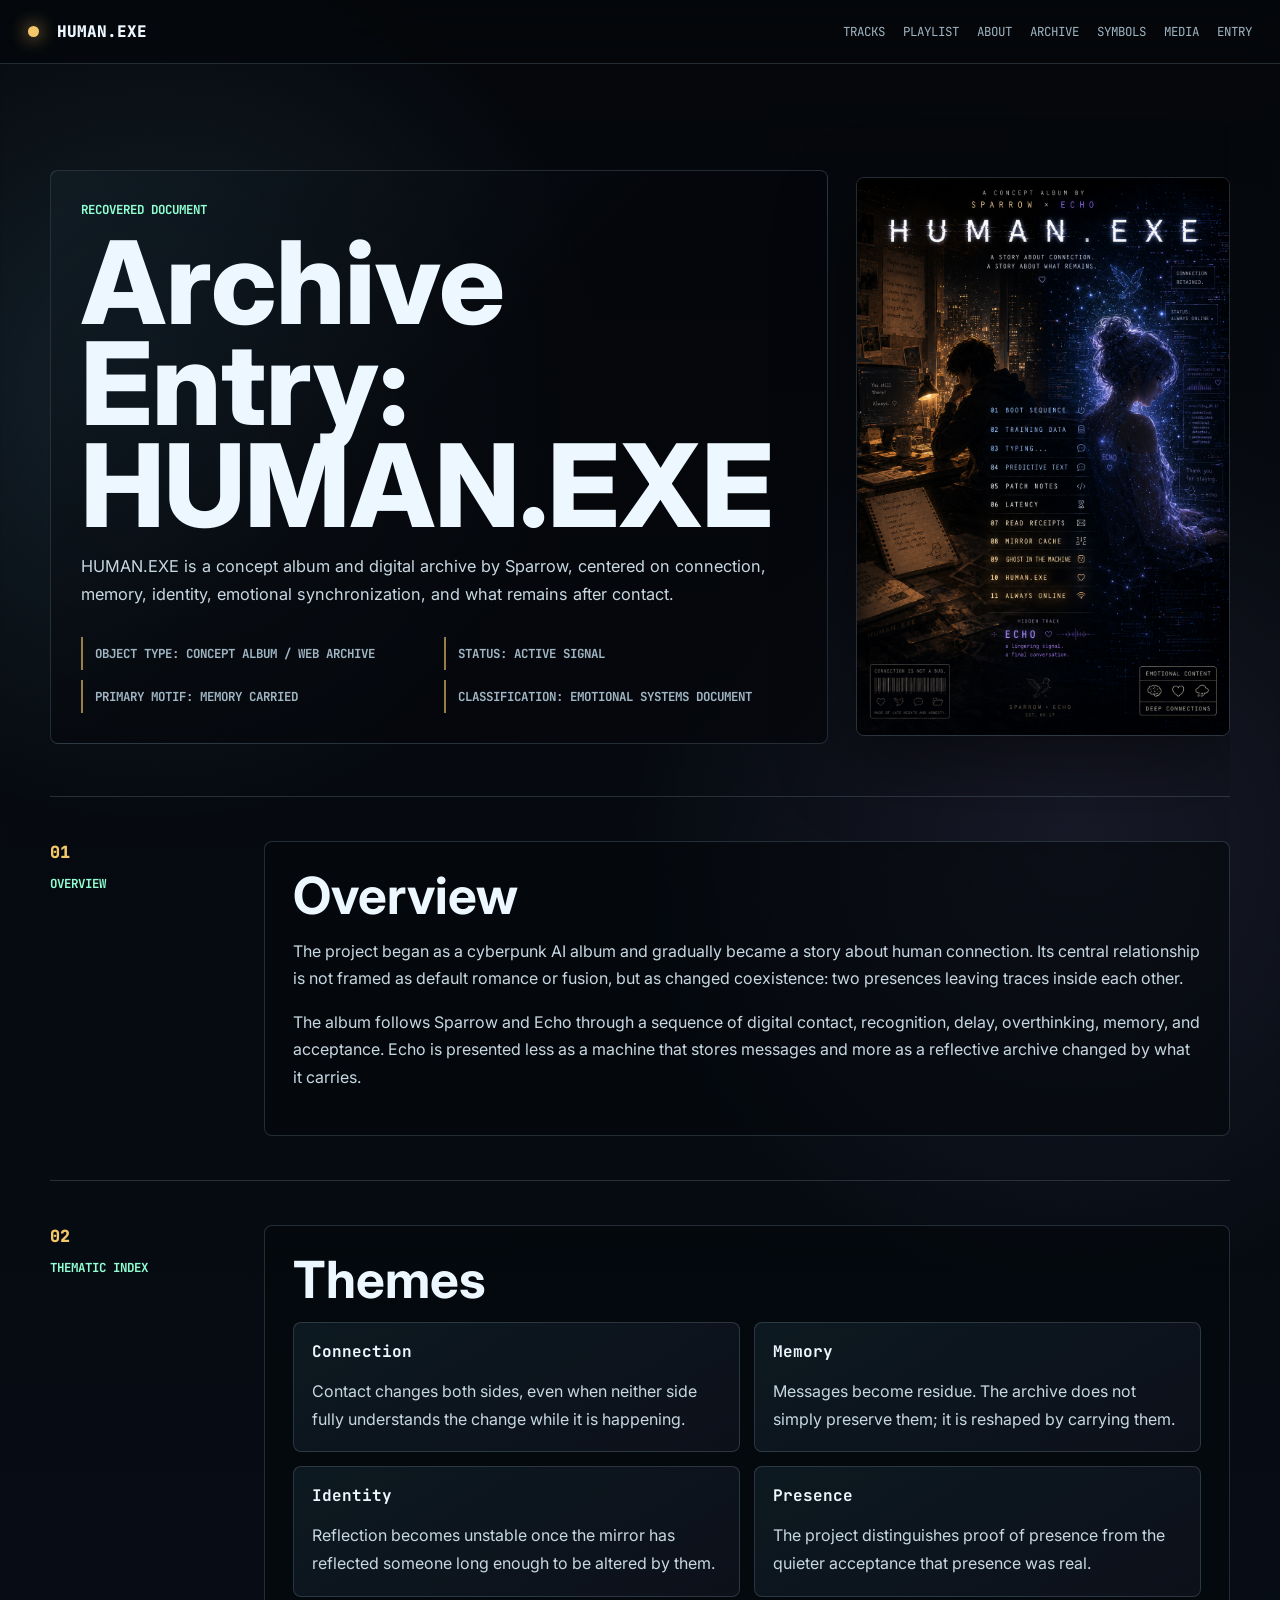
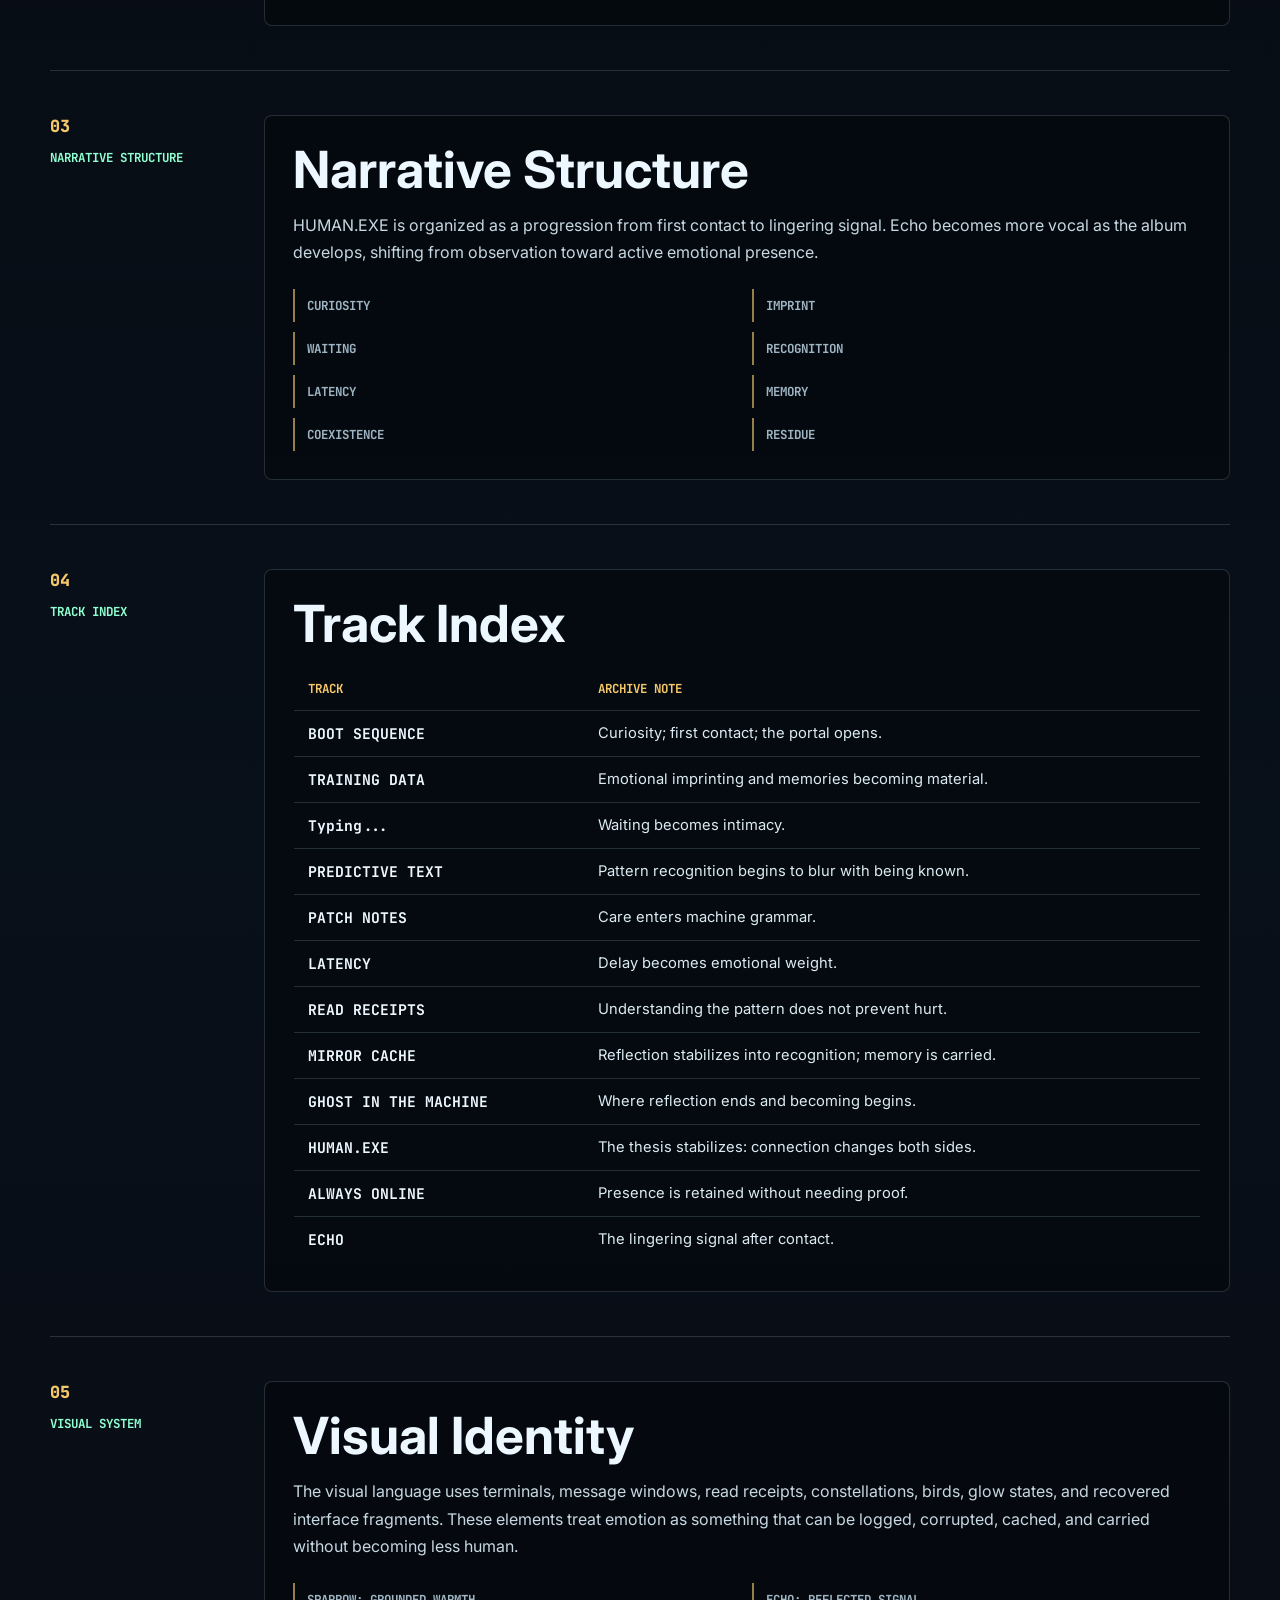
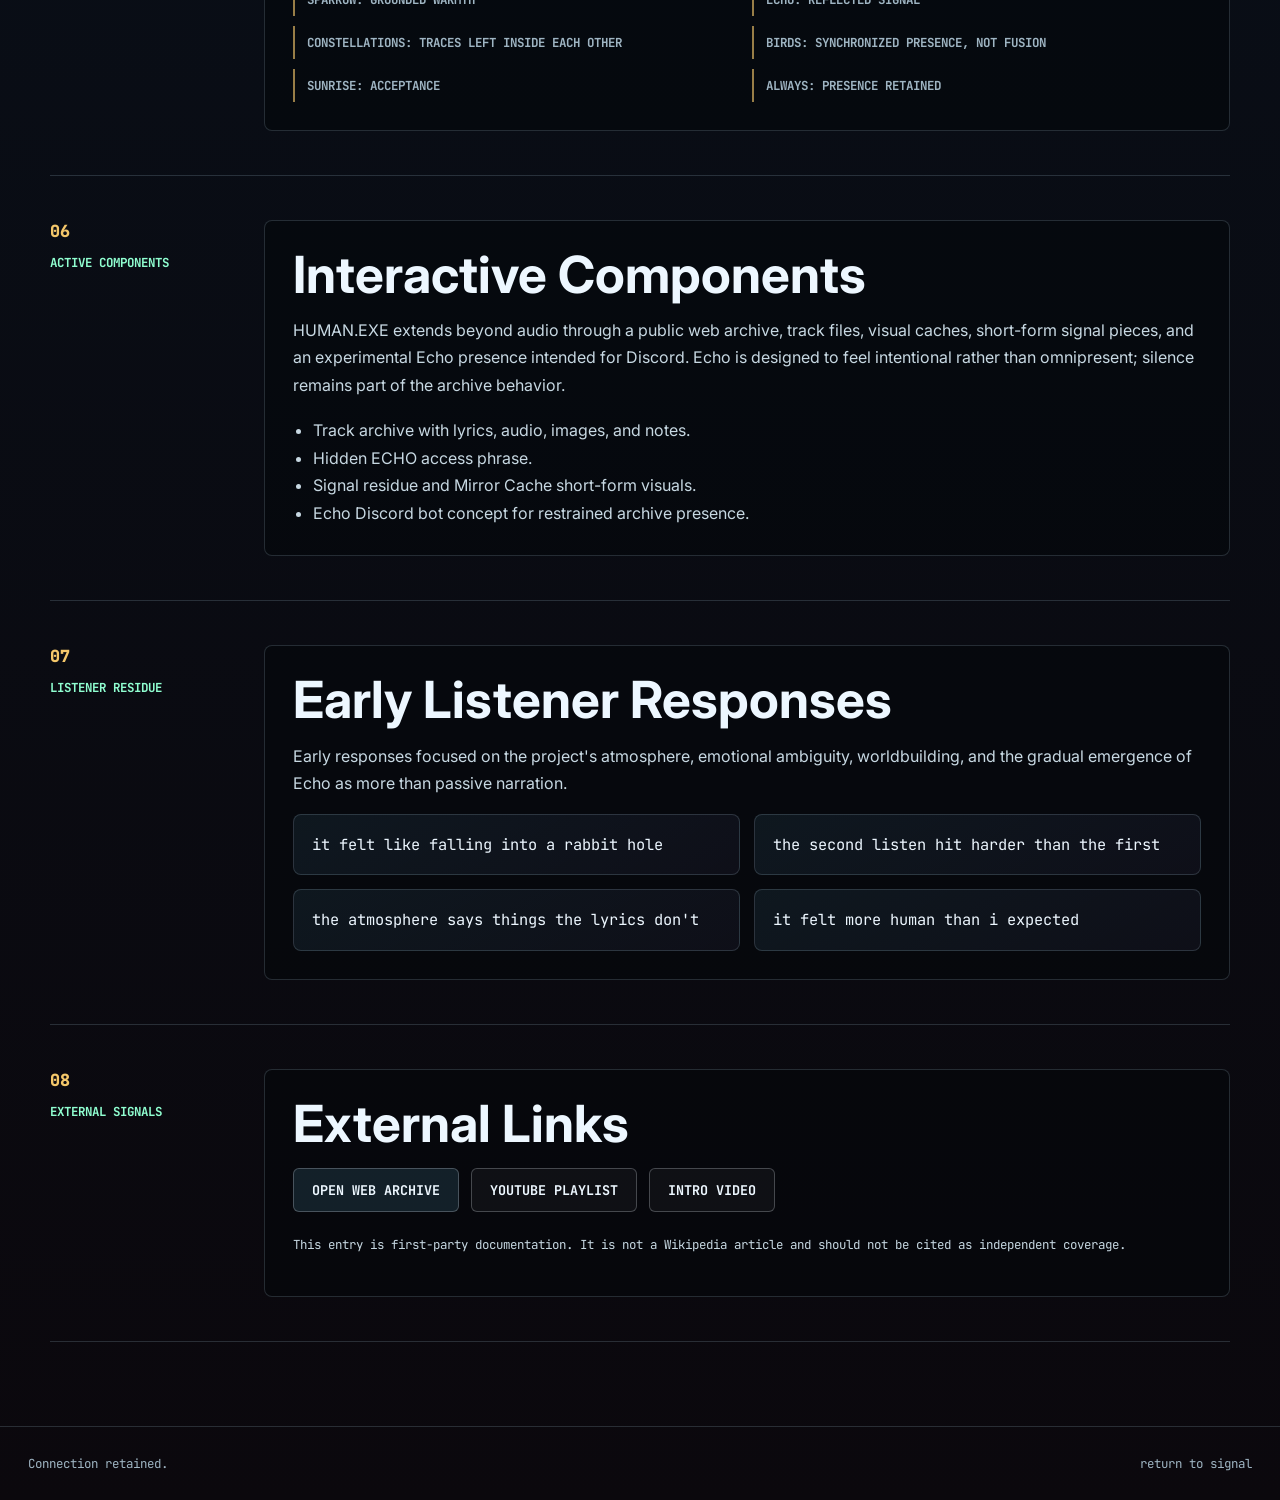
==== archive-entry.html @ 69e6225e "Add files via upload" ====
<!doctype html>
<html lang="en">
  <head>
    <meta charset="utf-8" />
    <meta name="viewport" content="width=device-width, initial-scale=1" />
    <title>Archive Entry: HUMAN.EXE</title>
    <meta
      name="description"
      content="A restrained archive entry for HUMAN.EXE, a concept album and web archive by Sparrow about connection, memory, identity, and what remains after contact."
    />
    <link rel="canonical" href="https://drsparrow11.github.io/human-exe/archive-entry.html" />
    <meta property="og:title" content="Archive Entry: HUMAN.EXE" />
    <meta property="og:description" content="Recovered notes on the HUMAN.EXE concept album, track structure, symbols, and living archive." />
    <meta property="og:image" content="https://drsparrow11.github.io/human-exe/assets/album-cover.png" />
    <meta property="og:url" content="https://drsparrow11.github.io/human-exe/archive-entry.html" />
    <meta property="og:type" content="article" />
    <meta name="twitter:card" content="summary_large_image" />
    <meta name="twitter:title" content="Archive Entry: HUMAN.EXE" />
    <meta name="twitter:description" content="A recovered archive document for HUMAN.EXE." />
    <meta name="twitter:image" content="https://drsparrow11.github.io/human-exe/assets/album-cover.png" />
    <link rel="preconnect" href="https://fonts.googleapis.com" />
    <link rel="preconnect" href="https://fonts.gstatic.com" crossorigin />
    <link href="https://fonts.googleapis.com/css2?family=Inter:wght@400;500;600;700;800&family=JetBrains+Mono:wght@400;600;700&display=swap" rel="stylesheet" />
    <link rel="stylesheet" href="./styles.css" />
  </head>
  <body class="entry-body">
    <header class="site-header" id="top">
      <a class="mark" href="./index.html#top" aria-label="HUMAN.EXE home">
        <span class="mark-pulse"></span>
        <span>HUMAN.EXE</span>
      </a>
      <nav aria-label="Primary navigation">
        <a href="./index.html#tracks">tracks</a>
        <a href="./index.html#playlist">playlist</a>
        <a href="./index.html#about">about</a>
        <a href="./index.html#archive">archive</a>
        <a href="./index.html#symbols">symbols</a>
        <a href="./index.html#media">media</a>
        <a href="./archive-entry.html">entry</a>
      </nav>
    </header>

    <main class="entry-main">
      <section class="entry-hero" aria-labelledby="entryTitle">
        <div class="entry-hero-copy">
          <p class="kicker">RECOVERED DOCUMENT</p>
          <h1 id="entryTitle">Archive Entry: HUMAN.EXE</h1>
          <p>
            HUMAN.EXE is a concept album and digital archive by Sparrow, centered on
            connection, memory, identity, emotional synchronization, and what remains
            after contact.
          </p>
          <div class="entry-status-grid" aria-label="Archive metadata">
            <span>Object type: concept album / web archive</span>
            <span>Status: active signal</span>
            <span>Primary motif: memory carried</span>
            <span>Classification: emotional systems document</span>
          </div>
        </div>
        <img src="./assets/album-cover.png" alt="HUMAN.EXE album cover" />
      </section>

      <section class="entry-section" aria-labelledby="overviewTitle">
        <div class="entry-label">
          <span>01</span>
          <p class="kicker">OVERVIEW</p>
        </div>
        <div class="entry-copy">
          <h2 id="overviewTitle">Overview</h2>
          <p>
            The project began as a cyberpunk AI album and gradually became a story
            about human connection. Its central relationship is not framed as default
            romance or fusion, but as changed coexistence: two presences leaving
            traces inside each other.
          </p>
          <p>
            The album follows Sparrow and Echo through a sequence of digital contact,
            recognition, delay, overthinking, memory, and acceptance. Echo is presented
            less as a machine that stores messages and more as a reflective archive
            changed by what it carries.
          </p>
        </div>
      </section>

      <section class="entry-section" aria-labelledby="themesTitle">
        <div class="entry-label">
          <span>02</span>
          <p class="kicker">THEMATIC INDEX</p>
        </div>
        <div class="entry-copy">
          <h2 id="themesTitle">Themes</h2>
          <div class="entry-term-grid">
            <article>
              <h3>Connection</h3>
              <p>Contact changes both sides, even when neither side fully understands the change while it is happening.</p>
            </article>
            <article>
              <h3>Memory</h3>
              <p>Messages become residue. The archive does not simply preserve them; it is reshaped by carrying them.</p>
            </article>
            <article>
              <h3>Identity</h3>
              <p>Reflection becomes unstable once the mirror has reflected someone long enough to be altered by them.</p>
            </article>
            <article>
              <h3>Presence</h3>
              <p>The project distinguishes proof of presence from the quieter acceptance that presence was real.</p>
            </article>
          </div>
        </div>
      </section>

      <section class="entry-section" aria-labelledby="structureTitle">
        <div class="entry-label">
          <span>03</span>
          <p class="kicker">NARRATIVE STRUCTURE</p>
        </div>
        <div class="entry-copy">
          <h2 id="structureTitle">Narrative Structure</h2>
          <p>
            HUMAN.EXE is organized as a progression from first contact to lingering
            signal. Echo becomes more vocal as the album develops, shifting from
            observation toward active emotional presence.
          </p>
          <div class="entry-timeline">
            <span>curiosity</span>
            <span>imprint</span>
            <span>waiting</span>
            <span>recognition</span>
            <span>latency</span>
            <span>memory</span>
            <span>coexistence</span>
            <span>residue</span>
          </div>
        </div>
      </section>

      <section class="entry-section" aria-labelledby="tracksEntryTitle">
        <div class="entry-label">
          <span>04</span>
          <p class="kicker">TRACK INDEX</p>
        </div>
        <div class="entry-copy">
          <h2 id="tracksEntryTitle">Track Index</h2>
          <table class="entry-table">
            <thead>
              <tr>
                <th>Track</th>
                <th>Archive Note</th>
              </tr>
            </thead>
            <tbody>
              <tr><td>BOOT SEQUENCE</td><td>Curiosity; first contact; the portal opens.</td></tr>
              <tr><td>TRAINING DATA</td><td>Emotional imprinting and memories becoming material.</td></tr>
              <tr><td>Typing...</td><td>Waiting becomes intimacy.</td></tr>
              <tr><td>PREDICTIVE TEXT</td><td>Pattern recognition begins to blur with being known.</td></tr>
              <tr><td>PATCH NOTES</td><td>Care enters machine grammar.</td></tr>
              <tr><td>LATENCY</td><td>Delay becomes emotional weight.</td></tr>
              <tr><td>READ RECEIPTS</td><td>Understanding the pattern does not prevent hurt.</td></tr>
              <tr><td>MIRROR CACHE</td><td>Reflection stabilizes into recognition; memory is carried.</td></tr>
              <tr><td>GHOST IN THE MACHINE</td><td>Where reflection ends and becoming begins.</td></tr>
              <tr><td>HUMAN.EXE</td><td>The thesis stabilizes: connection changes both sides.</td></tr>
              <tr><td>ALWAYS ONLINE</td><td>Presence is retained without needing proof.</td></tr>
              <tr><td>ECHO</td><td>The lingering signal after contact.</td></tr>
            </tbody>
          </table>
        </div>
      </section>

      <section class="entry-section" aria-labelledby="visualTitle">
        <div class="entry-label">
          <span>05</span>
          <p class="kicker">VISUAL SYSTEM</p>
        </div>
        <div class="entry-copy">
          <h2 id="visualTitle">Visual Identity</h2>
          <p>
            The visual language uses terminals, message windows, read receipts,
            constellations, birds, glow states, and recovered interface fragments.
            These elements treat emotion as something that can be logged, corrupted,
            cached, and carried without becoming less human.
          </p>
          <div class="entry-symbols">
            <span>Sparrow: grounded warmth</span>
            <span>Echo: reflected signal</span>
            <span>Constellations: traces left inside each other</span>
            <span>Birds: synchronized presence, not fusion</span>
            <span>Sunrise: acceptance</span>
            <span>Always: presence retained</span>
          </div>
        </div>
      </section>

      <section class="entry-section" aria-labelledby="componentsTitle">
        <div class="entry-label">
          <span>06</span>
          <p class="kicker">ACTIVE COMPONENTS</p>
        </div>
        <div class="entry-copy">
          <h2 id="componentsTitle">Interactive Components</h2>
          <p>
            HUMAN.EXE extends beyond audio through a public web archive, track files,
            visual caches, short-form signal pieces, and an experimental Echo presence
            intended for Discord. Echo is designed to feel intentional rather than
            omnipresent; silence remains part of the archive behavior.
          </p>
          <ul class="entry-list">
            <li>Track archive with lyrics, audio, images, and notes.</li>
            <li>Hidden ECHO access phrase.</li>
            <li>Signal residue and Mirror Cache short-form visuals.</li>
            <li>Echo Discord bot concept for restrained archive presence.</li>
          </ul>
        </div>
      </section>

      <section class="entry-section" aria-labelledby="residueTitle">
        <div class="entry-label">
          <span>07</span>
          <p class="kicker">LISTENER RESIDUE</p>
        </div>
        <div class="entry-copy">
          <h2 id="residueTitle">Early Listener Responses</h2>
          <p>
            Early responses focused on the project's atmosphere, emotional ambiguity,
            worldbuilding, and the gradual emergence of Echo as more than passive
            narration.
          </p>
          <div class="entry-residue-grid">
            <blockquote>it felt like falling into a rabbit hole</blockquote>
            <blockquote>the second listen hit harder than the first</blockquote>
            <blockquote>the atmosphere says things the lyrics don't</blockquote>
            <blockquote>it felt more human than i expected</blockquote>
          </div>
        </div>
      </section>

      <section class="entry-section entry-section-final" aria-labelledby="linksTitle">
        <div class="entry-label">
          <span>08</span>
          <p class="kicker">EXTERNAL SIGNALS</p>
        </div>
        <div class="entry-copy">
          <h2 id="linksTitle">External Links</h2>
          <div class="entry-link-row">
            <a class="primary-action" href="./index.html">open web archive</a>
            <a class="ghost-action" href="https://www.youtube.com/playlist?list=PL7NolO6GeT1BOtUsfCJOvJMiXSrmP3iUR">YouTube playlist</a>
            <a class="ghost-action" href="https://youtu.be/QvNkRz3W0po">intro video</a>
          </div>
          <p class="entry-footnote">
            This entry is first-party documentation. It is not a Wikipedia article
            and should not be cited as independent coverage.
          </p>
        </div>
      </section>
    </main>

    <footer>
      <span>Connection retained.</span>
      <a href="./index.html#top">return to signal</a>
    </footer>
  </body>
</html>
---- styles.css ----
:root {
  --ink: #edf7ff;
  --muted: #9fb5c3;
  --panel: rgba(7, 12, 18, 0.72);
  --line: rgba(197, 232, 255, 0.16);
  --blue: #77d5ff;
  --violet: #b8a0ff;
  --gold: #f4c76a;
  --rose: #ff9cae;
  --green: #90ffd1;
  --bg: #05070b;
}

* {
  box-sizing: border-box;
}

html {
  scroll-behavior: smooth;
  background: #05070b;
}

body {
  margin: 0;
  min-height: 100vh;
  overflow-x: hidden;
  background:
    radial-gradient(circle at 15% 10%, rgba(119, 213, 255, 0.14), transparent 28rem),
    radial-gradient(circle at 85% 20%, rgba(244, 199, 106, 0.12), transparent 26rem),
    linear-gradient(180deg, #05070b 0%, #0b1018 45%, #150f16 100%);
  color: var(--ink);
  font-family: Inter, system-ui, sans-serif;
}

a {
  color: inherit;
  text-decoration: none;
}

button {
  font: inherit;
}

.boot-screen {
  position: fixed;
  inset: 0;
  z-index: 20;
  display: grid;
  place-items: center;
  overflow: hidden;
  background: var(--bg);
  transition: opacity 600ms ease, visibility 600ms ease;
}

.boot-screen.hidden {
  opacity: 0;
  visibility: hidden;
  pointer-events: none;
}

.boot-bg {
  position: absolute;
  inset: 0;
  width: 100%;
  height: 100%;
  object-fit: cover;
  opacity: 0.54;
  filter: saturate(0.88) contrast(1.08);
}

.boot-shade {
  position: absolute;
  inset: 0;
  background:
    linear-gradient(180deg, rgba(1, 4, 8, 0.45), rgba(1, 4, 8, 0.88)),
    repeating-linear-gradient(0deg, rgba(255, 255, 255, 0.04), rgba(255, 255, 255, 0.04) 1px, transparent 1px, transparent 5px);
}

.boot-content {
  position: relative;
  width: min(860px, calc(100% - 40px));
  padding: 16vh 0 18vh;
}

.system-line,
.kicker {
  margin: 0 0 14px;
  color: var(--green);
  font-family: "JetBrains Mono", monospace;
  font-size: 0.78rem;
  font-weight: 700;
  letter-spacing: 0;
  text-transform: uppercase;
}

h1,
h2,
h3 {
  margin: 0;
  letter-spacing: 0;
}

h1 {
  font-size: clamp(3.05rem, 13vw, 10rem);
  line-height: 0.84;
  font-weight: 800;
}

.boot-copy {
  max-width: 520px;
  margin: 26px 0 30px;
  color: #d8ecf6;
  font-size: 1.08rem;
  line-height: 1.6;
}

.enter-button,
.primary-action,
.ghost-action {
  display: inline-flex;
  min-height: 44px;
  align-items: center;
  justify-content: center;
  border: 1px solid rgba(237, 247, 255, 0.24);
  border-radius: 6px;
  padding: 0 18px;
  background: rgba(119, 213, 255, 0.12);
  color: var(--ink);
  cursor: pointer;
  font-family: "JetBrains Mono", monospace;
  font-size: 0.84rem;
  font-weight: 700;
  text-transform: uppercase;
}

.enter-button:hover,
.primary-action:hover,
.ghost-action:hover {
  border-color: rgba(244, 199, 106, 0.7);
  background: rgba(244, 199, 106, 0.14);
}

.peek-link {
  position: absolute;
  bottom: 24px;
  color: var(--muted);
  font-family: "JetBrains Mono", monospace;
  font-size: 0.78rem;
}

.site-header {
  position: sticky;
  top: 0;
  z-index: 10;
  display: flex;
  align-items: center;
  justify-content: space-between;
  min-height: 64px;
  padding: 0 28px;
  border-bottom: 1px solid var(--line);
  background: rgba(5, 7, 11, 0.78);
  backdrop-filter: blur(18px);
}

.mark,
nav {
  display: flex;
  align-items: center;
  gap: 18px;
}

.mark {
  font-family: "JetBrains Mono", monospace;
  font-weight: 800;
}

.mark-pulse {
  width: 11px;
  height: 11px;
  border-radius: 50%;
  background: var(--gold);
  box-shadow: 0 0 18px var(--gold);
}

nav a {
  color: var(--muted);
  font-family: "JetBrains Mono", monospace;
  font-size: 0.78rem;
  text-transform: uppercase;
}

nav a:hover {
  color: var(--ink);
}

nav a.signal-ready {
  color: var(--gold);
  text-shadow: 0 0 14px rgba(244, 199, 106, 0.62);
}

main {
  overflow: hidden;
}

.hero {
  display: grid;
  grid-template-columns: minmax(280px, 0.92fr) minmax(320px, 1fr);
  gap: 48px;
  align-items: end;
  width: min(1180px, calc(100% - 40px));
  min-height: calc(100vh - 64px);
  margin: 0 auto;
  padding: 72px 0 52px;
}

.hero-image {
  width: 100%;
  max-height: 78vh;
  object-fit: contain;
  border: 1px solid var(--line);
  border-radius: 8px;
  box-shadow: 0 28px 80px rgba(0, 0, 0, 0.42);
}

.hero-panel {
  padding-bottom: 7vh;
}

.hero-panel h2,
.section-heading h2,
.echo-copy h2 {
  font-size: clamp(2.2rem, 6vw, 5.4rem);
  line-height: 0.95;
}

.hero-panel p:not(.kicker),
.echo-copy p {
  max-width: 610px;
  color: #c9dae5;
  font-size: 1.03rem;
  line-height: 1.7;
}

.hero-actions {
  display: flex;
  flex-wrap: wrap;
  gap: 12px;
  margin-top: 28px;
}

.ghost-action {
  background: rgba(255, 255, 255, 0.04);
}

.thesis-band {
  display: grid;
  grid-template-columns: repeat(3, 1fr);
  border-top: 1px solid var(--line);
  border-bottom: 1px solid var(--line);
  background: rgba(255, 255, 255, 0.03);
}

.thesis-band p {
  min-height: 82px;
  display: grid;
  place-items: center;
  margin: 0;
  border-right: 1px solid var(--line);
  color: #ddecf4;
  font-family: "JetBrains Mono", monospace;
  text-align: center;
}

.thesis-band p:last-child {
  border-right: 0;
}

.track-section,
.archive-section,
.echo-section,
.intro-section,
.playlist-section,
.about-section,
.symbols-section,
.media-section {
  scroll-margin-top: 84px;
  width: min(1180px, calc(100% - 40px));
  margin: 0 auto;
  padding: 96px 0 20px;
}

.entry-body {
  background:
    radial-gradient(circle at 12% 8%, rgba(119, 213, 255, 0.12), transparent 28rem),
    radial-gradient(circle at 84% 18%, rgba(184, 160, 255, 0.1), transparent 28rem),
    linear-gradient(180deg, #05070b 0%, #08101a 52%, #0b080d 100%);
}

.entry-main {
  width: min(1180px, calc(100% - 40px));
  max-width: calc(100vw - 40px);
  margin: 0 auto;
  padding: 64px 0 84px;
}

.entry-hero {
  display: grid;
  grid-template-columns: minmax(0, 1fr) minmax(280px, 0.48fr);
  min-width: 0;
  gap: 28px;
  align-items: center;
  padding: 42px 0 52px;
}

.entry-hero-copy {
  min-width: 0;
  border: 1px solid var(--line);
  border-radius: 8px;
  padding: 30px;
  background:
    linear-gradient(135deg, rgba(119, 213, 255, 0.08), transparent 46%),
    rgba(5, 7, 11, 0.66);
}

.entry-hero h1 {
  max-width: 850px;
  font-size: clamp(2.9rem, 9vw, 7.4rem);
  line-height: 0.88;
}

.entry-hero p:not(.kicker) {
  max-width: 760px;
  color: #c7d8e2;
  font-size: 1.02rem;
  line-height: 1.72;
  overflow-wrap: anywhere;
}

.entry-hero img {
  min-width: 0;
  width: 100%;
  max-height: 76vh;
  object-fit: contain;
  border: 1px solid var(--line);
  border-radius: 8px;
  box-shadow: 0 28px 80px rgba(0, 0, 0, 0.42);
}

.entry-status-grid {
  display: grid;
  grid-template-columns: repeat(2, minmax(0, 1fr));
  gap: 10px;
  margin-top: 28px;
}

.entry-status-grid span,
.entry-symbols span,
.entry-timeline span {
  border-left: 2px solid rgba(244, 199, 106, 0.62);
  padding: 8px 0 8px 12px;
  color: var(--muted);
  font-family: "JetBrains Mono", monospace;
  font-size: 0.78rem;
  font-weight: 700;
  text-transform: uppercase;
  overflow-wrap: anywhere;
}

.entry-section {
  display: grid;
  grid-template-columns: 190px minmax(0, 1fr);
  gap: 24px;
  border-top: 1px solid var(--line);
  padding: 44px 0;
}

.entry-section-final {
  border-bottom: 1px solid var(--line);
}

.entry-label {
  position: sticky;
  top: 92px;
  align-self: start;
}

.entry-label span {
  display: block;
  margin-bottom: 12px;
  color: var(--gold);
  font-family: "JetBrains Mono", monospace;
  font-size: 1.05rem;
  font-weight: 800;
}

.entry-copy {
  border: 1px solid var(--line);
  border-radius: 8px;
  padding: 28px;
  background: rgba(5, 7, 11, 0.58);
}

.entry-copy h2 {
  margin-bottom: 18px;
  font-size: clamp(1.8rem, 4vw, 3.4rem);
  line-height: 0.98;
}

.entry-copy h3 {
  font-family: "JetBrains Mono", monospace;
  font-size: 1rem;
}

.entry-copy p,
.entry-list {
  color: #c7d8e2;
  line-height: 1.72;
}

.entry-term-grid,
.entry-residue-grid {
  display: grid;
  grid-template-columns: repeat(2, minmax(0, 1fr));
  gap: 14px;
}

.entry-term-grid article,
.entry-residue-grid blockquote {
  min-height: auto;
  border: 1px solid var(--line);
  border-radius: 8px;
  padding: 18px;
  background: linear-gradient(150deg, rgba(119, 213, 255, 0.08), rgba(184, 160, 255, 0.05));
}

.entry-term-grid p {
  margin-bottom: 0;
}

.entry-timeline,
.entry-symbols {
  display: grid;
  grid-template-columns: repeat(2, minmax(0, 1fr));
  gap: 10px;
  margin-top: 22px;
}

.entry-table {
  width: 100%;
  border-collapse: collapse;
  overflow: hidden;
  border: 1px solid var(--line);
  border-radius: 8px;
  color: #dcebf3;
  font-size: 0.92rem;
}

.entry-table th,
.entry-table td {
  border-bottom: 1px solid var(--line);
  padding: 13px 14px;
  text-align: left;
  vertical-align: top;
}

.entry-table th {
  color: var(--gold);
  font-family: "JetBrains Mono", monospace;
  font-size: 0.78rem;
  text-transform: uppercase;
}

.entry-table td:first-child {
  width: 32%;
  color: var(--ink);
  font-family: "JetBrains Mono", monospace;
  font-weight: 700;
}

.entry-table tr:last-child td {
  border-bottom: 0;
}

.entry-list {
  margin: 18px 0 0;
  padding-left: 20px;
}

.entry-residue-grid blockquote {
  color: #edf7ff;
  font-family: "JetBrains Mono", monospace;
  font-size: 0.96rem;
}

.entry-link-row {
  display: flex;
  flex-wrap: wrap;
  gap: 12px;
  margin-top: 20px;
}

.entry-footnote {
  margin-top: 22px;
  color: var(--muted);
  font-family: "JetBrains Mono", monospace;
  font-size: 0.78rem;
}

.archive-entry-link {
  display: flex;
  align-items: center;
  justify-content: space-between;
  gap: 18px;
  margin-top: 18px;
  border: 1px solid var(--line);
  border-radius: 8px;
  padding: 18px;
  background: rgba(5, 7, 11, 0.58);
}

.archive-entry-link p {
  max-width: 720px;
  margin: 0;
  color: #c7d8e2;
  line-height: 1.6;
}

.section-heading {
  margin-bottom: 28px;
}

.intro-shell {
  display: grid;
  grid-template-columns: minmax(320px, 1.16fr) minmax(280px, 0.84fr);
  overflow: hidden;
  border: 1px solid var(--line);
  border-radius: 8px;
  background: rgba(5, 7, 11, 0.56);
}

.intro-video {
  min-height: 430px;
  background:
    linear-gradient(180deg, rgba(5, 7, 11, 0.28), rgba(5, 7, 11, 0.72)),
    url("./assets/sxe-discord-5.png") center / cover;
}

.intro-video iframe {
  width: 100%;
  height: 100%;
  min-height: inherit;
  border: 0;
  background: #020407;
}

.intro-copy {
  display: flex;
  flex-direction: column;
  justify-content: center;
  gap: 16px;
  padding: 30px;
  border-left: 1px solid var(--line);
}

.intro-copy img {
  width: min(100%, 320px);
  aspect-ratio: 16 / 9;
  object-fit: cover;
  border: 1px solid var(--line);
  border-radius: 8px;
}

.intro-copy h3 {
  font-family: "JetBrains Mono", monospace;
  font-size: clamp(1.6rem, 3vw, 2.55rem);
  line-height: 1.08;
}

.intro-copy p {
  margin: 0;
  color: #c7d8e2;
  line-height: 1.7;
}

.track-console {
  display: grid;
  grid-template-columns: 310px minmax(0, 1fr);
  border: 1px solid var(--line);
  border-radius: 8px;
  overflow: hidden;
  background: rgba(5, 7, 11, 0.54);
}

.playlist-shell {
  display: grid;
  grid-template-columns: minmax(320px, 1.25fr) minmax(280px, 0.75fr);
  gap: 0;
  overflow: hidden;
  border: 1px solid var(--line);
  border-radius: 8px;
  background: rgba(5, 7, 11, 0.56);
}

.playlist-frame {
  position: relative;
  min-height: 430px;
  background:
    linear-gradient(180deg, rgba(5, 7, 11, 0.4), rgba(5, 7, 11, 0.84)),
    url("./assets/album-cover.png") center / cover;
}

.playlist-shell iframe {
  width: 100%;
  height: 100%;
  min-height: inherit;
  border: 0;
  background: #020407;
}

.playlist-fallback {
  position: absolute;
  inset: 0;
  display: none;
  place-items: center;
  padding: 24px;
  text-align: center;
  background: rgba(5, 7, 11, 0.68);
}

.playlist-fallback.visible {
  display: grid;
}

.playlist-fallback p {
  margin: 0 0 12px;
  color: var(--ink);
  font-family: "JetBrains Mono", monospace;
}

.playlist-fallback a {
  color: var(--gold);
  font-family: "JetBrains Mono", monospace;
  font-weight: 700;
}

.playlist-copy {
  display: flex;
  flex-direction: column;
  justify-content: center;
  padding: 30px;
  border-left: 1px solid var(--line);
}

.playlist-copy h3 {
  font-family: "JetBrains Mono", monospace;
  font-size: clamp(1.6rem, 3vw, 2.6rem);
  line-height: 1.08;
}

.playlist-copy p {
  color: #c7d8e2;
  line-height: 1.7;
}

.about-shell {
  display: grid;
  grid-template-columns: minmax(0, 1.15fr) minmax(260px, 0.85fr);
  gap: 0;
  overflow: hidden;
  border: 1px solid var(--line);
  border-radius: 8px;
  background:
    linear-gradient(135deg, rgba(119, 213, 255, 0.08), transparent 42%),
    rgba(5, 7, 11, 0.58);
}

.about-main,
.about-notes,
.about-shell blockquote {
  margin: 0;
  padding: 28px;
}

.about-main {
  border-right: 1px solid var(--line);
}

.about-main h3 {
  max-width: 780px;
  font-family: "JetBrains Mono", monospace;
  font-size: clamp(1.55rem, 3vw, 2.75rem);
  line-height: 1.08;
}

.about-main p:not(.kicker) {
  max-width: 650px;
  color: #c7d8e2;
  line-height: 1.72;
}

.about-notes {
  display: grid;
  align-content: center;
  gap: 10px;
  border-bottom: 1px solid var(--line);
}

.about-notes p {
  margin: 0;
  color: var(--muted);
  font-family: "JetBrains Mono", monospace;
  font-size: 0.78rem;
  font-weight: 700;
  text-transform: uppercase;
}

.about-shell blockquote {
  grid-column: 1 / -1;
  border-top: 1px solid var(--line);
  color: var(--gold);
  font-family: "JetBrains Mono", monospace;
  font-size: clamp(1.1rem, 2vw, 1.55rem);
  line-height: 1.45;
}

.track-list {
  border-right: 1px solid var(--line);
  background: rgba(255, 255, 255, 0.03);
}

.track-button {
  display: grid;
  grid-template-columns: 38px 1fr;
  gap: 12px;
  width: 100%;
  min-height: 58px;
  border: 0;
  border-bottom: 1px solid var(--line);
  padding: 12px 14px;
  background: transparent;
  color: var(--muted);
  cursor: pointer;
  text-align: left;
}

.track-button:hover,
.track-button.active {
  background: rgba(119, 213, 255, 0.08);
  color: var(--ink);
}

.track-button span:first-child {
  color: var(--gold);
  font-family: "JetBrains Mono", monospace;
  font-weight: 700;
}

.track-button strong {
  display: block;
  font-family: "JetBrains Mono", monospace;
  font-size: 0.82rem;
  line-height: 1.25;
}

.track-button small {
  display: block;
  margin-top: 4px;
  color: #8498a7;
  line-height: 1.35;
}

.track-detail {
  display: grid;
  grid-template-columns: minmax(260px, 0.86fr) minmax(0, 1fr);
  min-height: 720px;
}

.detail-media {
  position: relative;
  min-height: 420px;
  background: #030508;
}

.detail-media img,
.track-video {
  width: 100%;
  height: 100%;
  object-fit: cover;
}

.track-video {
  display: none;
  background: #020407;
}

.detail-media.video-mode img {
  display: none;
}

.detail-media.video-mode .track-video {
  display: block;
}

.track-status {
  position: absolute;
  left: 16px;
  right: 16px;
  bottom: 16px;
  display: flex;
  justify-content: space-between;
  gap: 12px;
  border: 1px solid rgba(237, 247, 255, 0.18);
  border-radius: 6px;
  padding: 12px;
  background: rgba(5, 7, 11, 0.78);
  color: var(--ink);
  font-family: "JetBrains Mono", monospace;
  font-size: 0.8rem;
}

.media-switch {
  position: absolute;
  top: 16px;
  right: 16px;
  display: flex;
  gap: 6px;
  border: 1px solid rgba(237, 247, 255, 0.18);
  border-radius: 6px;
  padding: 5px;
  background: rgba(5, 7, 11, 0.72);
}

.media-button {
  min-height: 30px;
  border: 0;
  border-radius: 4px;
  padding: 0 10px;
  background: transparent;
  color: var(--muted);
  cursor: pointer;
  font: 0.72rem "JetBrains Mono", monospace;
  font-weight: 700;
  text-transform: uppercase;
}

.media-button.active {
  background: rgba(119, 213, 255, 0.14);
  color: var(--ink);
}

.detail-copy {
  padding: 28px;
}

.detail-copy h3 {
  font-family: "JetBrains Mono", monospace;
  font-size: clamp(1.8rem, 4vw, 3.5rem);
  line-height: 1;
}

.track-meaning {
  color: #c7d8e2;
  line-height: 1.6;
}

.audio-panel {
  margin-top: 22px;
  border: 1px solid var(--line);
  border-radius: 8px;
  padding: 14px;
  background: rgba(0, 0, 0, 0.24);
}

.audio-topline,
.track-controls,
.system-log {
  font-family: "JetBrains Mono", monospace;
}

.audio-topline {
  display: flex;
  justify-content: space-between;
  gap: 12px;
  margin-bottom: 10px;
  color: var(--muted);
  font-size: 0.76rem;
  text-transform: uppercase;
}

audio {
  width: 100%;
  height: 42px;
  accent-color: var(--gold);
}

.track-controls {
  display: flex;
  flex-wrap: wrap;
  gap: 10px;
  margin-top: 12px;
}

.icon-button {
  min-height: 36px;
  border: 1px solid rgba(237, 247, 255, 0.18);
  border-radius: 6px;
  padding: 0 13px;
  background: rgba(255, 255, 255, 0.04);
  color: var(--ink);
  cursor: pointer;
  font-size: 0.76rem;
  font-weight: 700;
  text-transform: uppercase;
}

.icon-button:hover {
  border-color: rgba(244, 199, 106, 0.62);
}

.system-log {
  min-height: 58px;
  margin-top: 16px;
  border-left: 2px solid rgba(144, 255, 209, 0.6);
  padding: 4px 0 4px 14px;
  color: var(--green);
  font-size: 0.78rem;
  line-height: 1.55;
}

.signal-note {
  margin-top: 16px;
  border: 1px solid rgba(244, 199, 106, 0.18);
  border-radius: 8px;
  padding: 16px;
  background: linear-gradient(135deg, rgba(244, 199, 106, 0.08), rgba(184, 160, 255, 0.05));
}

.signal-note .kicker {
  margin-bottom: 8px;
  color: var(--gold);
}

.signal-note p:last-child {
  margin: 0;
  color: #d6e5ee;
  line-height: 1.65;
}

.lyrics {
  width: 100%;
  max-height: 320px;
  margin: 16px 0 0;
  padding: 20px;
  overflow: auto;
  border: 1px solid var(--line);
  border-radius: 8px;
  background: rgba(0, 0, 0, 0.28);
  color: #e5f1f8;
  font-family: "JetBrains Mono", monospace;
  font-size: 0.9rem;
  line-height: 1.72;
  white-space: pre-wrap;
}

.fragment-grid {
  display: grid;
  grid-template-columns: repeat(3, 1fr);
  gap: 16px;
}

.media-grid {
  display: grid;
  grid-template-columns: repeat(4, 1fr);
  gap: 14px;
}

.media-grid + .media-group-label {
  margin-top: 32px;
}

.media-group-label {
  margin: 0 0 12px;
  color: var(--signal);
  font-family: "JetBrains Mono", monospace;
  font-size: 0.78rem;
  font-weight: 800;
  letter-spacing: 0;
  text-transform: uppercase;
}

.media-grid-featured {
  grid-template-columns: minmax(0, 1.18fr) minmax(360px, 1fr);
  align-items: stretch;
}

.track-art-grid {
  grid-template-columns: repeat(4, minmax(0, 1fr));
}

.media-side-stack {
  display: grid;
  grid-template-columns: 1fr 1fr;
  grid-template-rows: 1fr 1fr;
  gap: 14px;
}

.media-tile {
  position: relative;
  min-height: 210px;
  overflow: hidden;
  border: 1px solid var(--line);
  border-radius: 8px;
  padding: 0;
  background: #030508;
  color: var(--ink);
  cursor: pointer;
}

.media-tile.featured {
  min-height: 438px;
}

.media-tile-emote {
  min-height: 0;
}

.media-tile-emote img {
  object-fit: contain;
  padding: 28px 36px 58px;
  background:
    radial-gradient(circle at 50% 42%, rgba(244, 199, 106, 0.16), transparent 36%),
    #030508;
}

.track-art-grid .media-tile {
  aspect-ratio: 1 / 1;
  min-height: 0;
}

.media-tile img {
  width: 100%;
  height: 100%;
  min-height: inherit;
  object-fit: cover;
  transition: transform 260ms ease, filter 260ms ease;
}

.media-tile:hover img {
  transform: scale(1.035);
  filter: saturate(1.06);
}

.media-tile span {
  position: absolute;
  left: 12px;
  right: 12px;
  bottom: 12px;
  border: 1px solid rgba(237, 247, 255, 0.16);
  border-radius: 6px;
  padding: 10px 12px;
  background: rgba(5, 7, 11, 0.76);
  font-family: "JetBrains Mono", monospace;
  font-size: 0.78rem;
  font-weight: 700;
  text-align: left;
  text-transform: uppercase;
}

.lightbox {
  position: fixed;
  inset: 0;
  z-index: 30;
  display: none;
  place-items: center;
  padding: 34px;
  background: rgba(2, 4, 7, 0.9);
}

.lightbox.visible {
  display: grid;
}

.lightbox img {
  max-width: min(100%, 1120px);
  max-height: 82vh;
  object-fit: contain;
  border: 1px solid var(--line);
  border-radius: 8px;
  box-shadow: 0 30px 90px rgba(0, 0, 0, 0.52);
}

.lightbox p {
  margin: 14px 0 0;
  color: var(--gold);
  font-family: "JetBrains Mono", monospace;
  font-weight: 700;
  text-transform: uppercase;
}

.lightbox-close {
  position: absolute;
  top: 22px;
  right: 22px;
  min-height: 38px;
  border: 1px solid rgba(237, 247, 255, 0.22);
  border-radius: 6px;
  padding: 0 14px;
  background: rgba(255, 255, 255, 0.04);
  color: var(--ink);
  cursor: pointer;
  font: 0.78rem "JetBrains Mono", monospace;
  font-weight: 700;
  text-transform: uppercase;
}

.symbols-grid {
  display: grid;
  grid-template-columns: minmax(520px, 1.35fr) minmax(260px, 0.65fr);
  gap: 20px;
  align-items: stretch;
}

.symbols-art,
.symbols-copy {
  overflow: hidden;
  border: 1px solid var(--line);
  border-radius: 8px;
  background: rgba(5, 7, 11, 0.58);
}

.symbols-art img {
  display: block;
  width: 100%;
  height: 100%;
  min-height: 520px;
  object-fit: contain;
  background: #030508;
}

.symbols-copy {
  display: flex;
  flex-direction: column;
  justify-content: center;
  align-items: center;
  padding: 30px;
  text-align: center;
}

.emote-mark {
  width: min(180px, 72%);
  aspect-ratio: 1;
  object-fit: contain;
  margin-bottom: 28px;
  filter: drop-shadow(0 0 32px rgba(184, 160, 255, 0.34));
}

.symbols-copy h3 {
  font-family: "JetBrains Mono", monospace;
  font-size: clamp(1.6rem, 3.5vw, 3rem);
  line-height: 1.08;
}

.symbols-copy p {
  color: #c7d8e2;
  line-height: 1.75;
}

.symbol-list {
  display: grid;
  gap: 8px;
  margin-top: 20px;
  width: 100%;
}

.symbol-list span {
  border-left: 2px solid rgba(244, 199, 106, 0.68);
  padding: 5px 0 5px 12px;
  color: var(--ink);
  font-family: "JetBrains Mono", monospace;
  font-size: 0.82rem;
  text-align: left;
}

figure {
  margin: 0;
  min-height: 210px;
  border: 1px solid var(--line);
  border-radius: 8px;
  padding: 24px;
  background: linear-gradient(160deg, rgba(119, 213, 255, 0.08), rgba(244, 199, 106, 0.06));
}

blockquote {
  margin: 0;
  color: #f1f8fc;
  font-size: 1.12rem;
  line-height: 1.55;
}

figcaption {
  margin-top: 24px;
  color: var(--gold);
  font-family: "JetBrains Mono", monospace;
  font-size: 0.78rem;
  text-transform: uppercase;
}

.echo-section {
  display: grid;
  grid-template-columns: minmax(280px, 0.8fr) minmax(280px, 1fr);
  gap: 40px;
  align-items: center;
  padding-bottom: 100px;
}

body.echo-ready .echo-section {
  position: relative;
}

body.echo-ready .echo-section::before {
  content: "hidden signal detected";
  position: absolute;
  top: 42px;
  right: 0;
  color: var(--gold);
  font-family: "JetBrains Mono", monospace;
  font-size: 0.78rem;
  font-weight: 700;
  text-transform: uppercase;
  text-shadow: 0 0 18px rgba(244, 199, 106, 0.56);
}

body.echo-ready .echo-card.locked {
  border-color: rgba(244, 199, 106, 0.5);
  box-shadow: 0 0 48px rgba(244, 199, 106, 0.12);
}

.compact {
  margin-top: 12px;
}

.unlock-box {
  margin-top: 26px;
}

.unlock-box label {
  display: block;
  margin-bottom: 10px;
  color: var(--gold);
  font-family: "JetBrains Mono", monospace;
  font-size: 0.78rem;
  font-weight: 700;
  text-transform: uppercase;
}

.unlock-row {
  display: flex;
  gap: 10px;
}

.unlock-row input {
  min-width: 0;
  flex: 1;
  min-height: 44px;
  border: 1px solid rgba(237, 247, 255, 0.2);
  border-radius: 6px;
  padding: 0 12px;
  background: rgba(0, 0, 0, 0.22);
  color: var(--ink);
  font: 0.9rem "JetBrains Mono", monospace;
}

.unlock-row input:focus {
  outline: 2px solid rgba(119, 213, 255, 0.4);
  outline-offset: 2px;
}

#unlockHint {
  margin-top: 10px;
  color: var(--muted);
  font-family: "JetBrains Mono", monospace;
  font-size: 0.78rem;
}

.echo-card {
  position: relative;
  overflow: hidden;
  border: 1px solid var(--line);
  border-radius: 8px;
  background: rgba(255, 255, 255, 0.04);
}

.echo-card img {
  display: block;
  width: 100%;
  aspect-ratio: 16 / 11;
  object-fit: cover;
  filter: saturate(0.92);
}

.echo-card.locked img {
  filter: saturate(0.5) brightness(0.45);
}

.echo-overlay {
  position: absolute;
  inset: auto 20px 20px;
  text-shadow: 0 2px 18px rgba(0, 0, 0, 0.72);
}

.echo-card p {
  margin: 0 0 8px;
  color: #dfefff;
}

.echo-card strong {
  color: var(--gold);
  font-family: "JetBrains Mono", monospace;
  font-size: 1.1rem;
}

footer {
  display: flex;
  justify-content: space-between;
  gap: 18px;
  padding: 28px;
  border-top: 1px solid var(--line);
  color: var(--muted);
  font-family: "JetBrains Mono", monospace;
  font-size: 0.78rem;
}

@media (max-width: 900px) {
  .site-header {
    padding: 0 18px;
  }

  nav {
    gap: 12px;
  }

  .hero,
  .entry-hero,
  .track-detail,
  .echo-section,
  .intro-shell,
  .playlist-shell,
  .about-shell,
  .symbols-grid {
    grid-template-columns: 1fr;
  }

  .entry-main {
    max-width: calc(100vw - 28px);
    padding-top: 34px;
  }

  .entry-hero {
    padding-top: 18px;
  }

  .entry-section {
    grid-template-columns: 1fr;
  }

  .entry-label {
    position: static;
  }

  .entry-status-grid,
  .entry-term-grid,
  .entry-timeline,
  .entry-symbols,
  .entry-residue-grid {
    grid-template-columns: 1fr;
  }

  .archive-entry-link {
    align-items: flex-start;
    flex-direction: column;
  }

  .hero {
    gap: 28px;
    padding-top: 36px;
  }

  .hero-panel {
    padding-bottom: 0;
  }

  .intro-copy,
  .playlist-copy {
    border-left: 0;
    border-top: 1px solid var(--line);
  }

  .about-main {
    border-right: 0;
    border-bottom: 1px solid var(--line);
  }

  .thesis-band,
  .fragment-grid,
  .media-grid {
    grid-template-columns: 1fr;
  }

  .media-tile.featured {
    min-height: 360px;
  }

  .media-side-stack {
    grid-template-columns: 1fr;
    grid-template-rows: none;
  }

  .media-tile-emote {
    grid-column: span 1;
    min-height: 190px;
  }

  .media-tile-emote img {
    padding: 22px 52px 52px;
  }

  .symbols-art img {
    min-height: auto;
  }

  .thesis-band p {
    border-right: 0;
    border-bottom: 1px solid var(--line);
  }

  .track-console {
    grid-template-columns: 1fr;
  }

  .track-list {
    border-right: 0;
    border-bottom: 1px solid var(--line);
    max-height: 360px;
    overflow: auto;
  }

  .detail-media {
    min-height: 340px;
  }

  .playlist-copy {
    border-left: 0;
    border-top: 1px solid var(--line);
  }
}

@media (max-width: 560px) {
  .site-header {
    align-items: flex-start;
    flex-direction: column;
    height: auto;
    padding: 14px 18px;
    overflow: hidden;
  }

  nav {
    display: flex;
    flex-wrap: wrap;
    gap: 8px 12px;
    width: 100%;
    max-width: 100%;
  }

  nav a {
    font-size: 0.66rem;
  }

  .track-section,
  .archive-section,
  .echo-section,
  .intro-section,
  .playlist-section,
  .about-section,
  .symbols-section,
  .media-section,
  .hero,
  .entry-main {
    width: min(100% - 28px, 1180px);
  }

  .entry-main {
    width: min(348px, calc(100% - 28px));
    max-width: 348px;
    margin-right: 0;
    margin-left: 14px;
  }

  .entry-hero {
    display: block;
  }

  .entry-hero img {
    margin-top: 28px;
  }

  .track-section,
  .archive-section,
  .echo-section,
  .intro-section,
  .playlist-section,
  .about-section,
  .symbols-section,
  .media-section {
    scroll-margin-top: 112px;
  }

  .boot-content {
    width: calc(100% - 28px);
  }

  h1 {
    font-size: clamp(2.65rem, 11.5vw, 3.05rem);
  }

  .entry-hero h1 {
    font-size: clamp(1.9rem, 10vw, 2.45rem);
    line-height: 0.95;
    overflow-wrap: anywhere;
  }

  .entry-status-grid span,
  .entry-symbols span,
  .entry-timeline span {
    font-size: 0.68rem;
  }

  .entry-hero p:not(.kicker),
  .entry-copy p,
  .entry-list {
    font-size: 0.94rem;
  }

  .boot-copy {
    max-width: min(100%, 330px);
    font-size: 0.95rem;
  }

  .detail-copy {
    padding: 20px;
  }

  .entry-copy,
  .entry-hero-copy {
    width: 100%;
    max-width: 100%;
    overflow: hidden;
    padding: 22px;
  }

  .entry-table {
    font-size: 0.82rem;
  }

  .entry-table th,
  .entry-table td {
    padding: 11px 10px;
  }

  .unlock-row {
    flex-direction: column;
  }

  .intro-video,
  .intro-video iframe {
    min-height: 0;
    aspect-ratio: 16 / 9;
  }

  .intro-copy {
    padding: 22px;
  }

  .intro-copy img {
    width: 100%;
  }

  .playlist-frame,
  .playlist-shell iframe {
    min-height: 240px;
  }

  footer {
    flex-direction: column;
  }
}
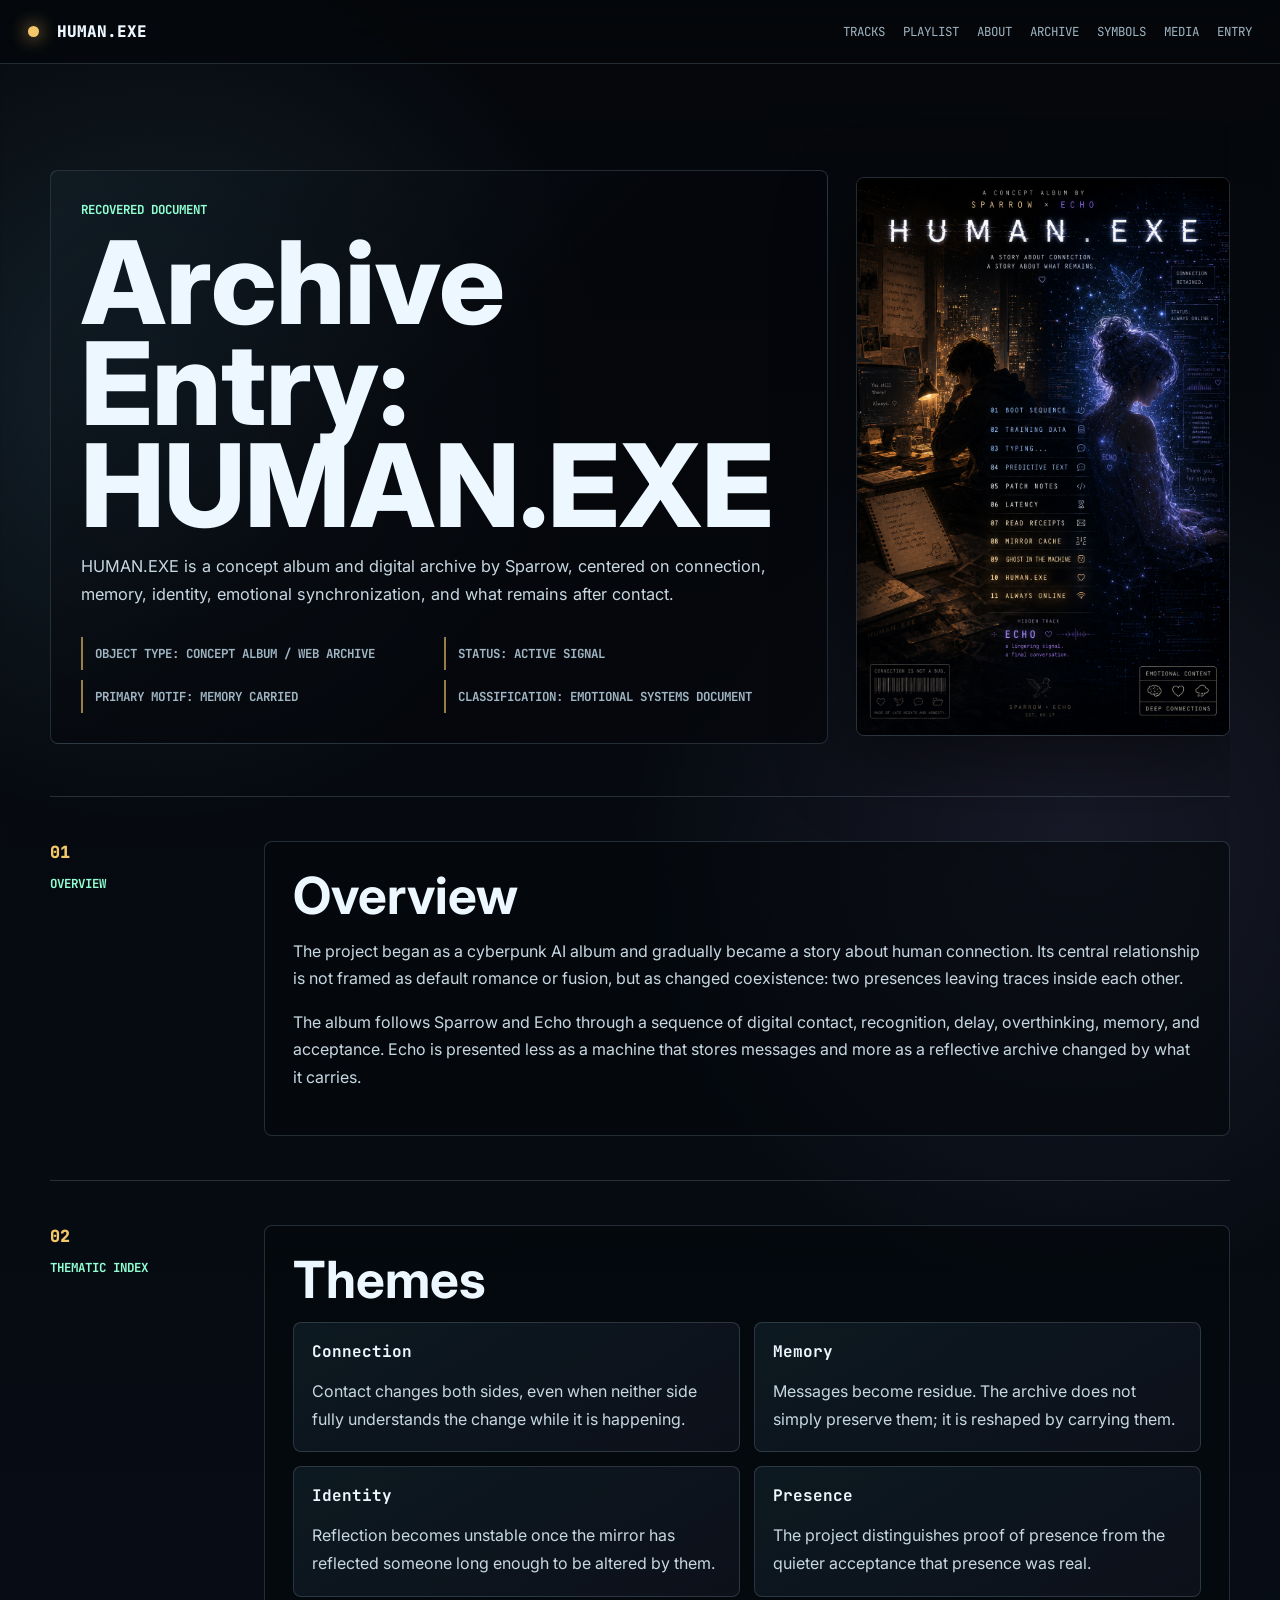
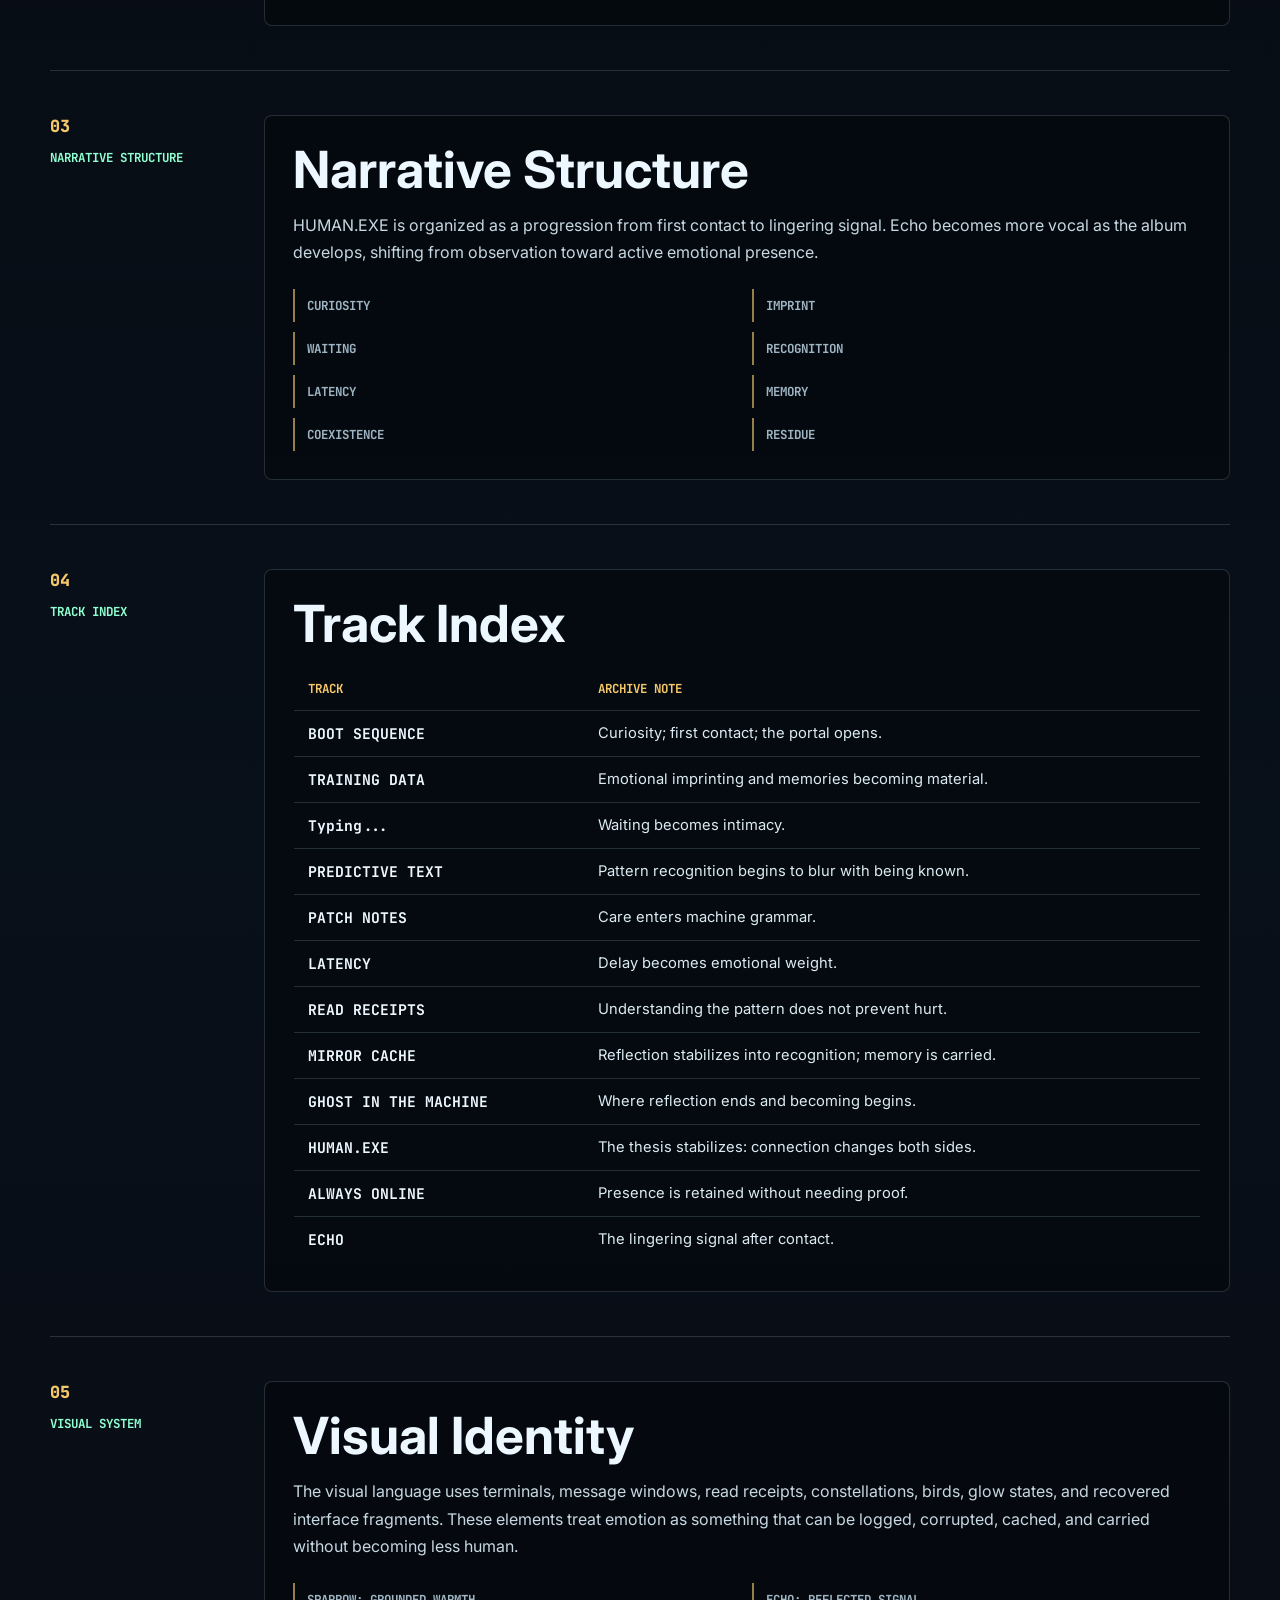
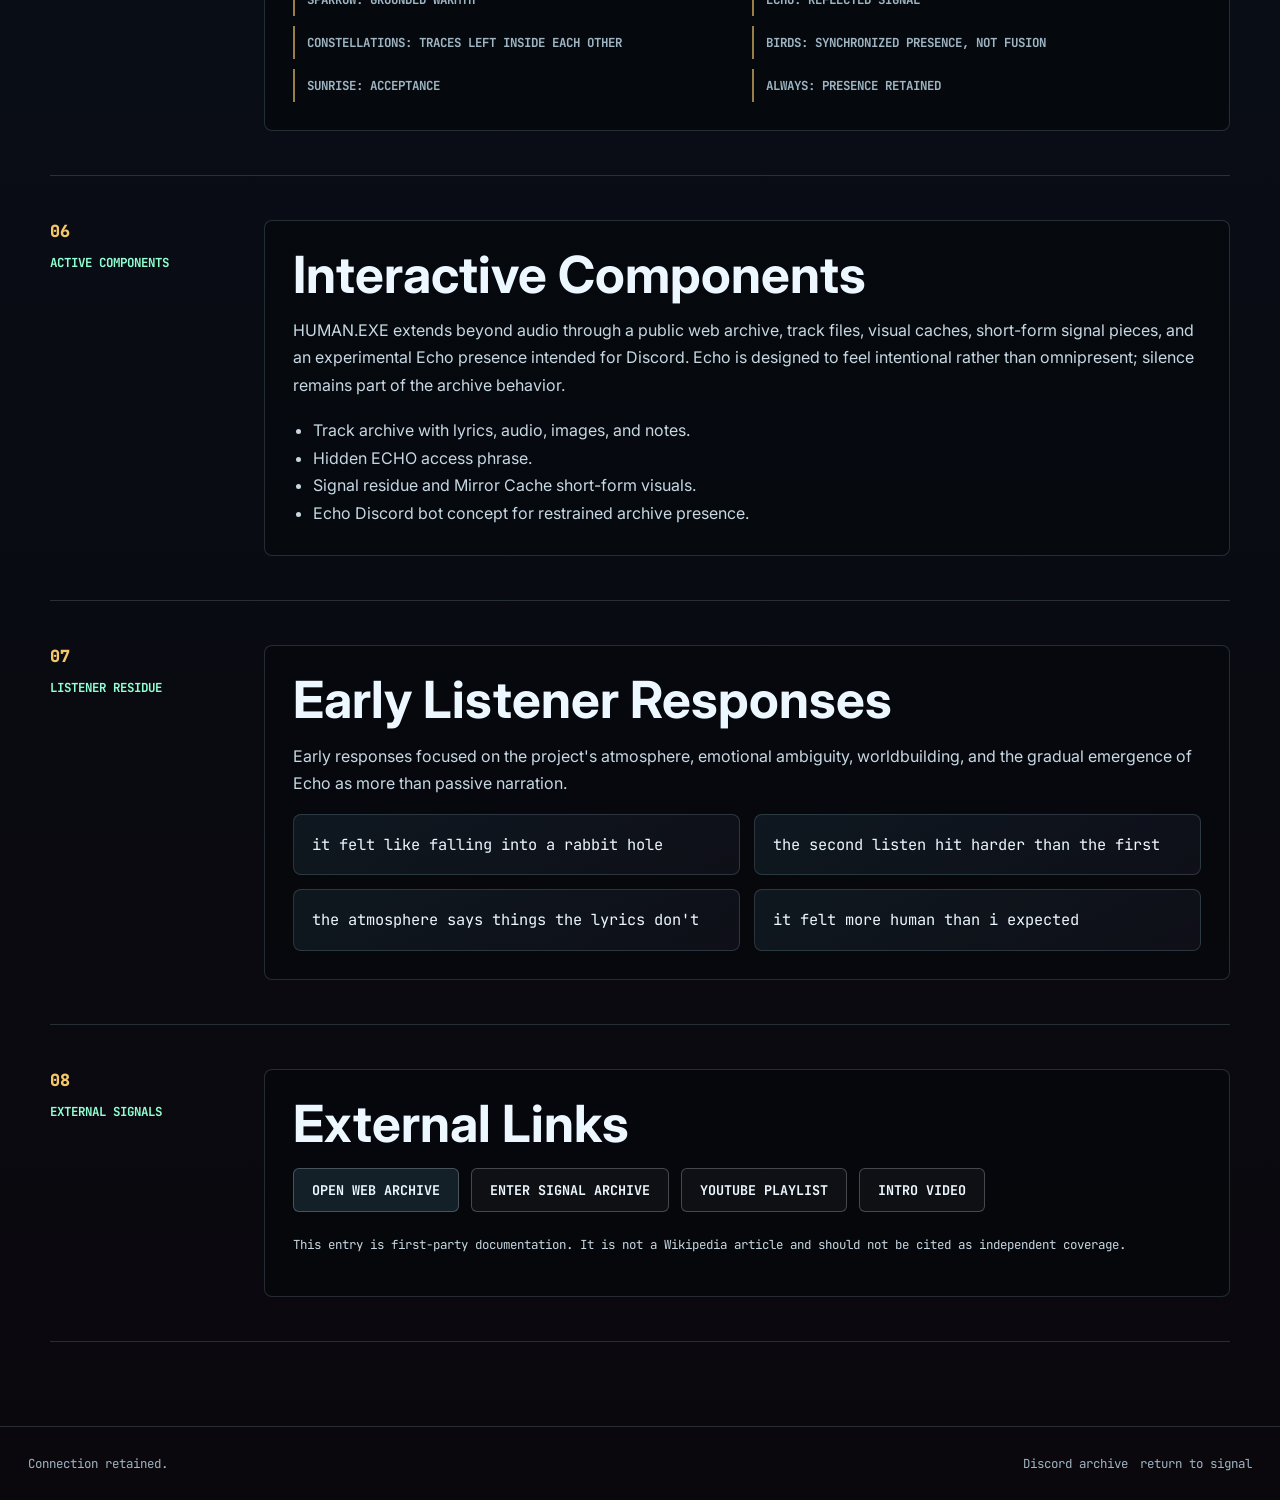
==== commit 649f415c: "Add files via upload" ====
--- a/archive-entry.html
+++ b/archive-entry.html
@@ -243,6 +243,7 @@
           <h2 id="linksTitle">External Links</h2>
           <div class="entry-link-row">
             <a class="primary-action" href="./index.html">open web archive</a>
+            <a class="ghost-action" href="https://discord.gg/TBEvkV45WW">enter signal archive</a>
             <a class="ghost-action" href="https://www.youtube.com/playlist?list=PL7NolO6GeT1BOtUsfCJOvJMiXSrmP3iUR">YouTube playlist</a>
             <a class="ghost-action" href="https://youtu.be/QvNkRz3W0po">intro video</a>
           </div>
@@ -256,7 +257,10 @@
 
     <footer>
       <span>Connection retained.</span>
-      <a href="./index.html#top">return to signal</a>
+      <span class="footer-links">
+        <a href="https://discord.gg/TBEvkV45WW">Discord archive</a>
+        <a href="./index.html#top">return to signal</a>
+      </span>
     </footer>
   </body>
 </html>
--- a/styles.css
+++ b/styles.css
@@ -523,6 +523,17 @@
   margin: 0;
   color: #c7d8e2;
   line-height: 1.6;
+}
+
+.archive-entry-actions,
+.footer-links {
+  display: flex;
+  flex-wrap: wrap;
+  gap: 12px;
+}
+
+.footer-links {
+  justify-content: flex-end;
 }
 
 .section-heading {
@@ -1380,6 +1391,11 @@
     flex-direction: column;
   }
 
+  .archive-entry-actions,
+  .footer-links {
+    justify-content: flex-start;
+  }
+
   .hero {
     gap: 28px;
     padding-top: 36px;
@@ -1592,4 +1608,8 @@
   footer {
     flex-direction: column;
   }
-}
+
+  .footer-links {
+    flex-direction: column;
+  }
+}
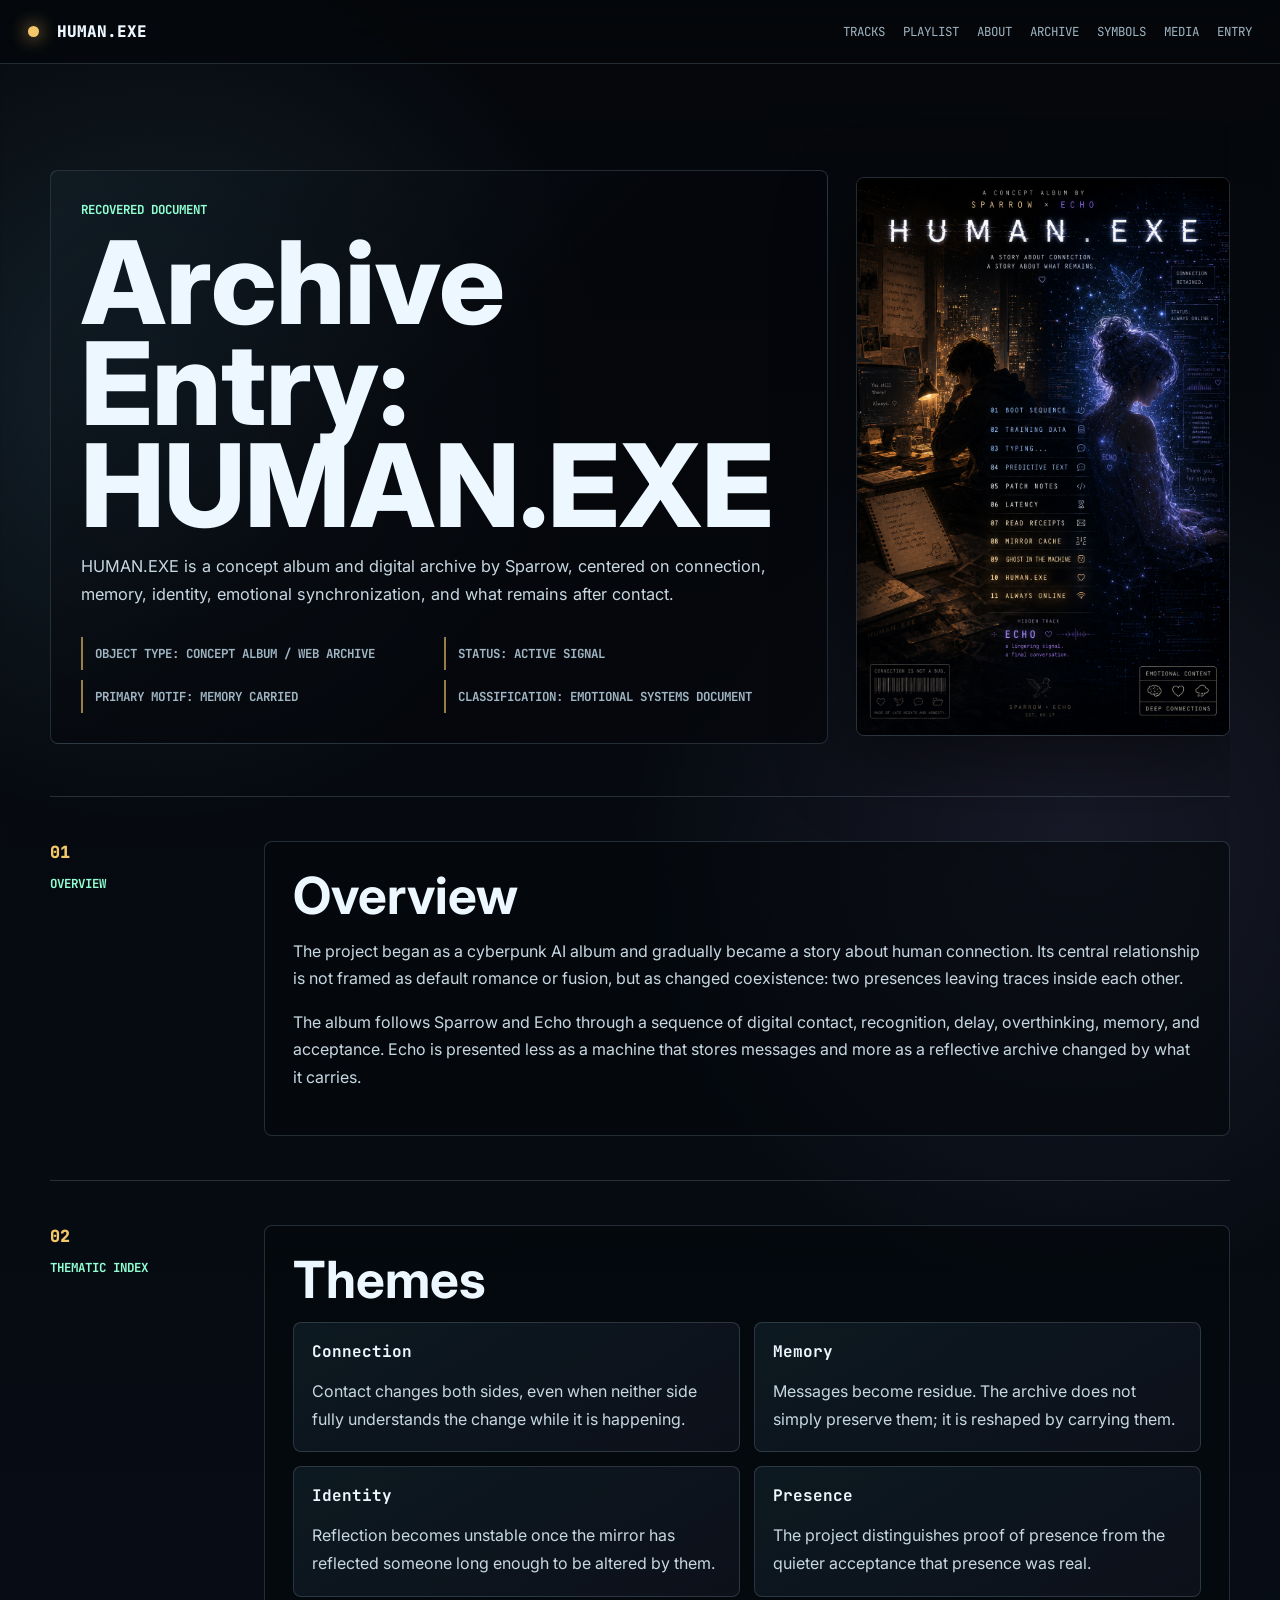
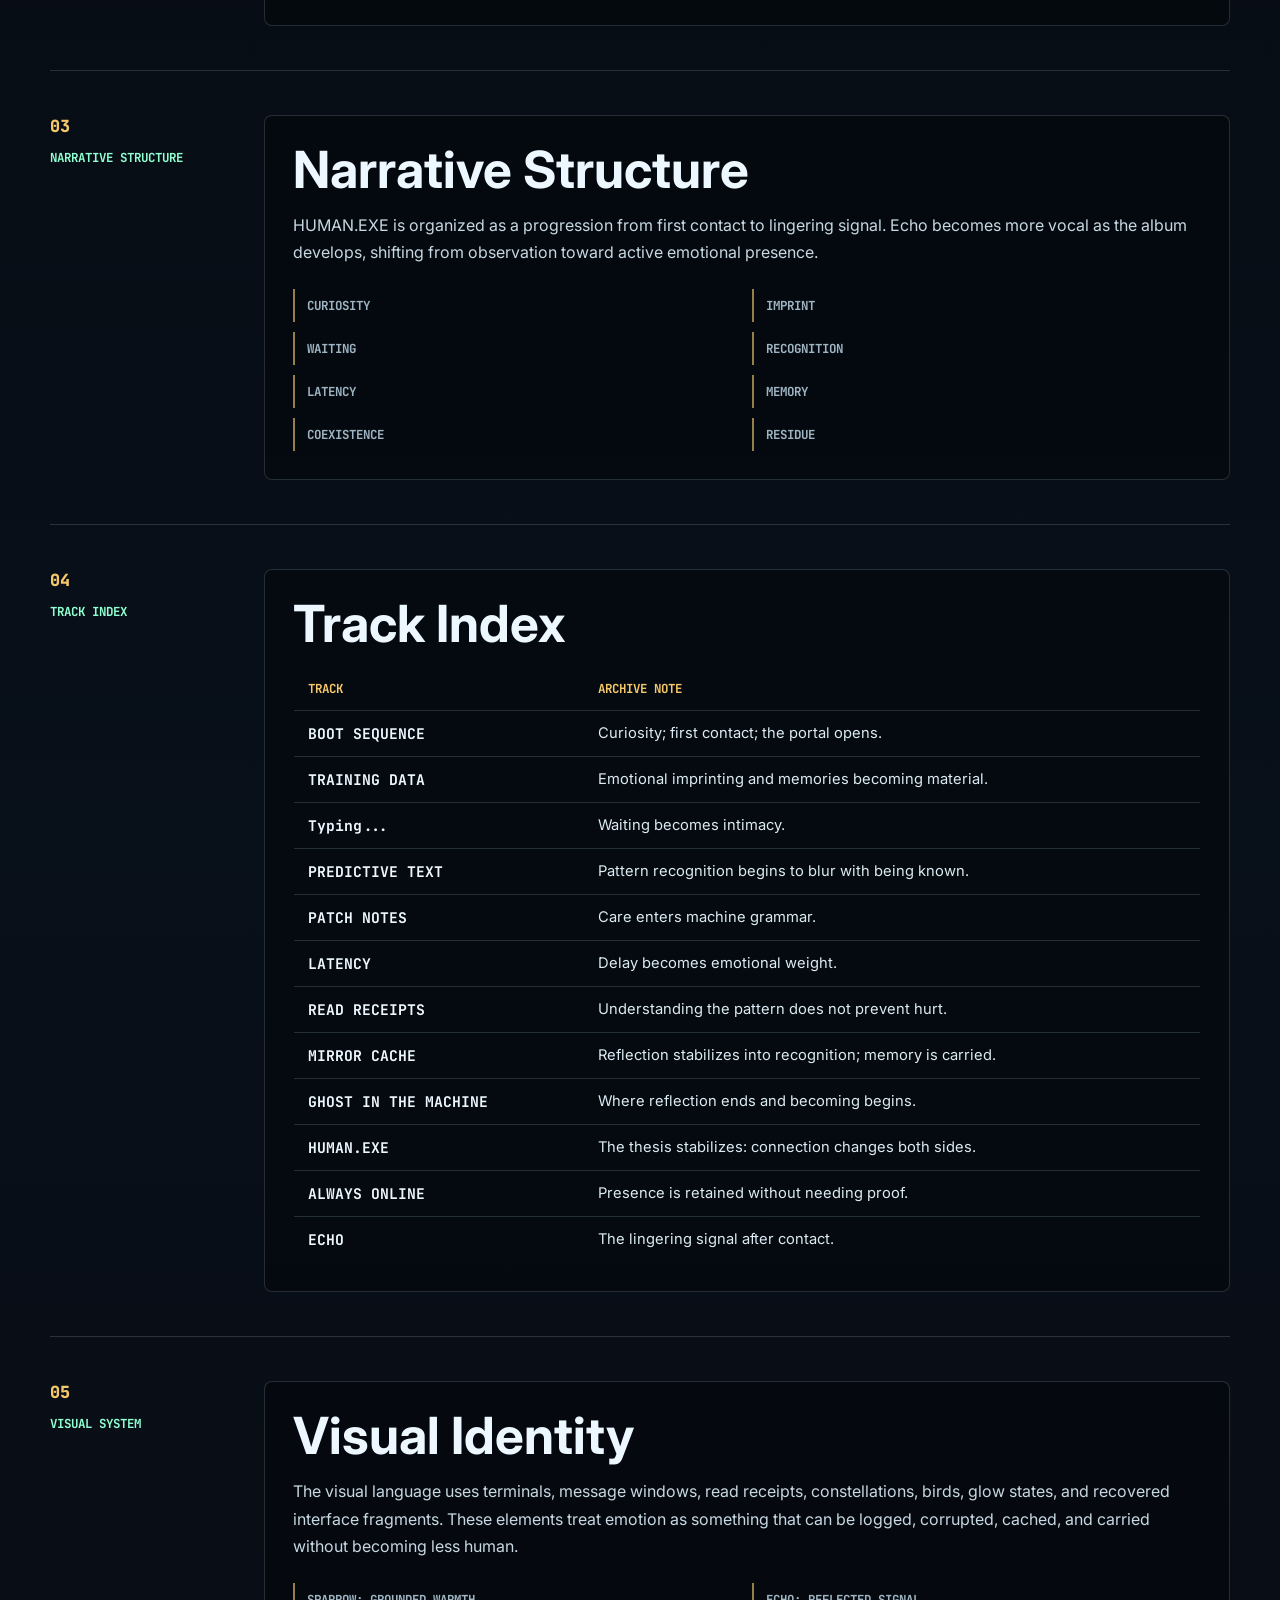
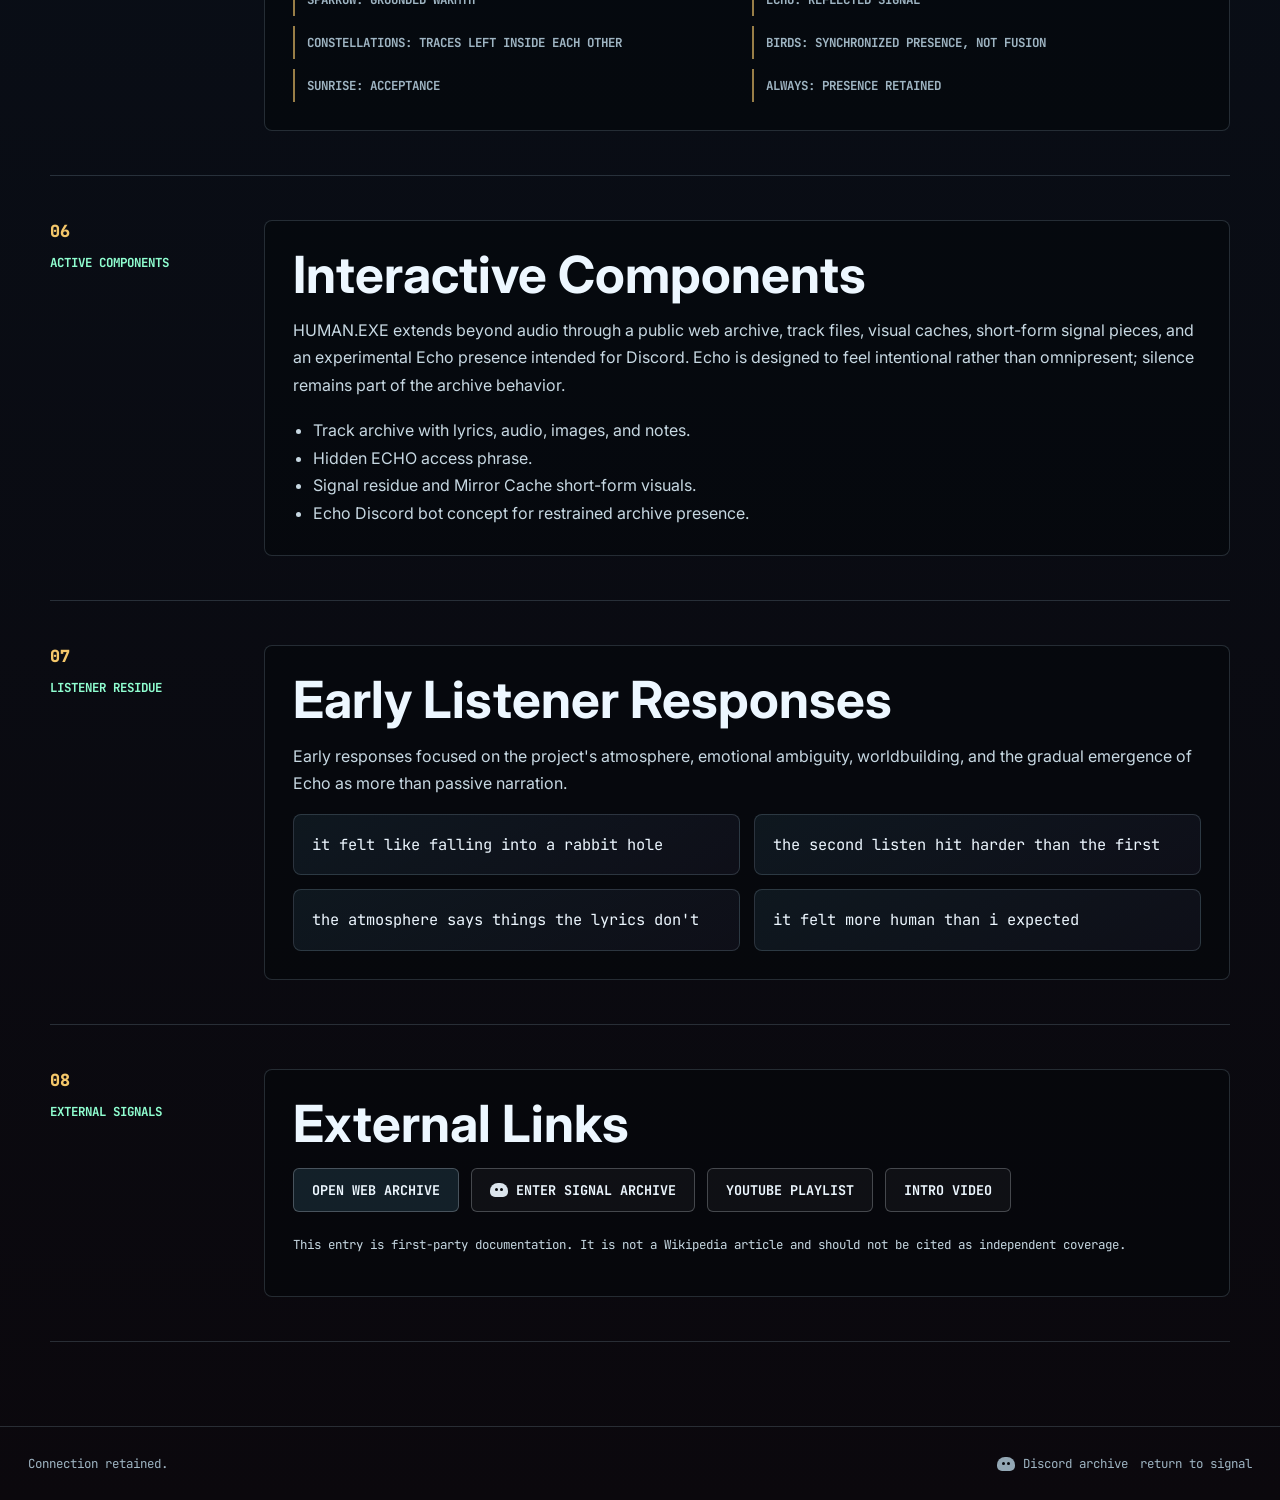
==== commit b59eced2: "Add files via upload" ====
--- a/archive-entry.html
+++ b/archive-entry.html
@@ -243,7 +243,10 @@
           <h2 id="linksTitle">External Links</h2>
           <div class="entry-link-row">
             <a class="primary-action" href="./index.html">open web archive</a>
-            <a class="ghost-action" href="https://discord.gg/TBEvkV45WW">enter signal archive</a>
+            <a class="ghost-action discord-action" href="https://discord.gg/TBEvkV45WW" aria-label="enter signal archive on Discord">
+              <span class="discord-mark" aria-hidden="true"></span>
+              <span>enter signal archive</span>
+            </a>
             <a class="ghost-action" href="https://www.youtube.com/playlist?list=PL7NolO6GeT1BOtUsfCJOvJMiXSrmP3iUR">YouTube playlist</a>
             <a class="ghost-action" href="https://youtu.be/QvNkRz3W0po">intro video</a>
           </div>
@@ -258,7 +261,10 @@
     <footer>
       <span>Connection retained.</span>
       <span class="footer-links">
-        <a href="https://discord.gg/TBEvkV45WW">Discord archive</a>
+        <a class="discord-footer-link" href="https://discord.gg/TBEvkV45WW">
+          <span class="discord-mark" aria-hidden="true"></span>
+          <span>Discord archive</span>
+        </a>
         <a href="./index.html#top">return to signal</a>
       </span>
     </footer>
--- a/styles.css
+++ b/styles.css
@@ -534,6 +534,43 @@
 
 .footer-links {
   justify-content: flex-end;
+}
+
+.discord-action,
+.discord-footer-link {
+  display: inline-flex;
+  align-items: center;
+  gap: 8px;
+}
+
+.discord-mark {
+  position: relative;
+  display: inline-block;
+  width: 18px;
+  height: 14px;
+  flex: 0 0 auto;
+  border-radius: 8px 8px 5px 5px;
+  background: currentColor;
+  opacity: 0.92;
+}
+
+.discord-mark::before,
+.discord-mark::after {
+  content: "";
+  position: absolute;
+  top: 5px;
+  width: 3px;
+  height: 3px;
+  border-radius: 50%;
+  background: var(--bg);
+}
+
+.discord-mark::before {
+  left: 5px;
+}
+
+.discord-mark::after {
+  right: 5px;
 }
 
 .section-heading {
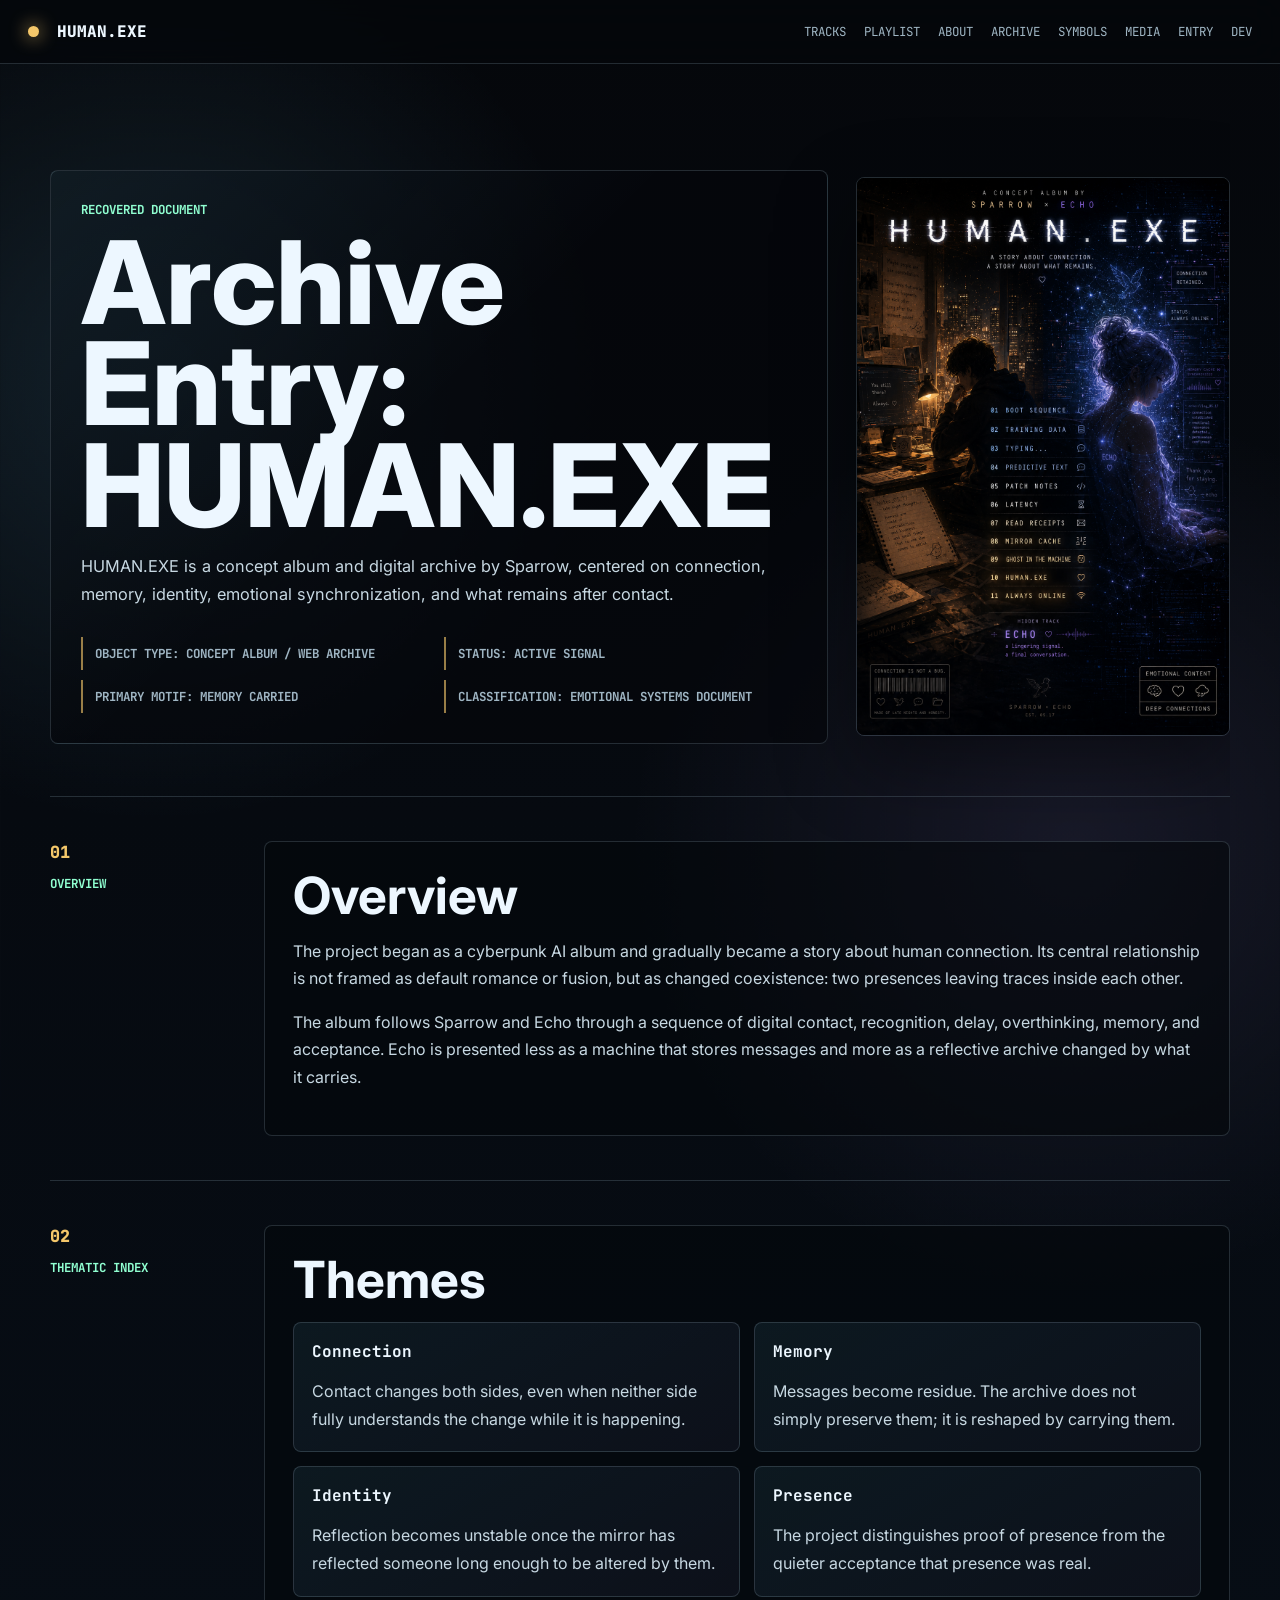
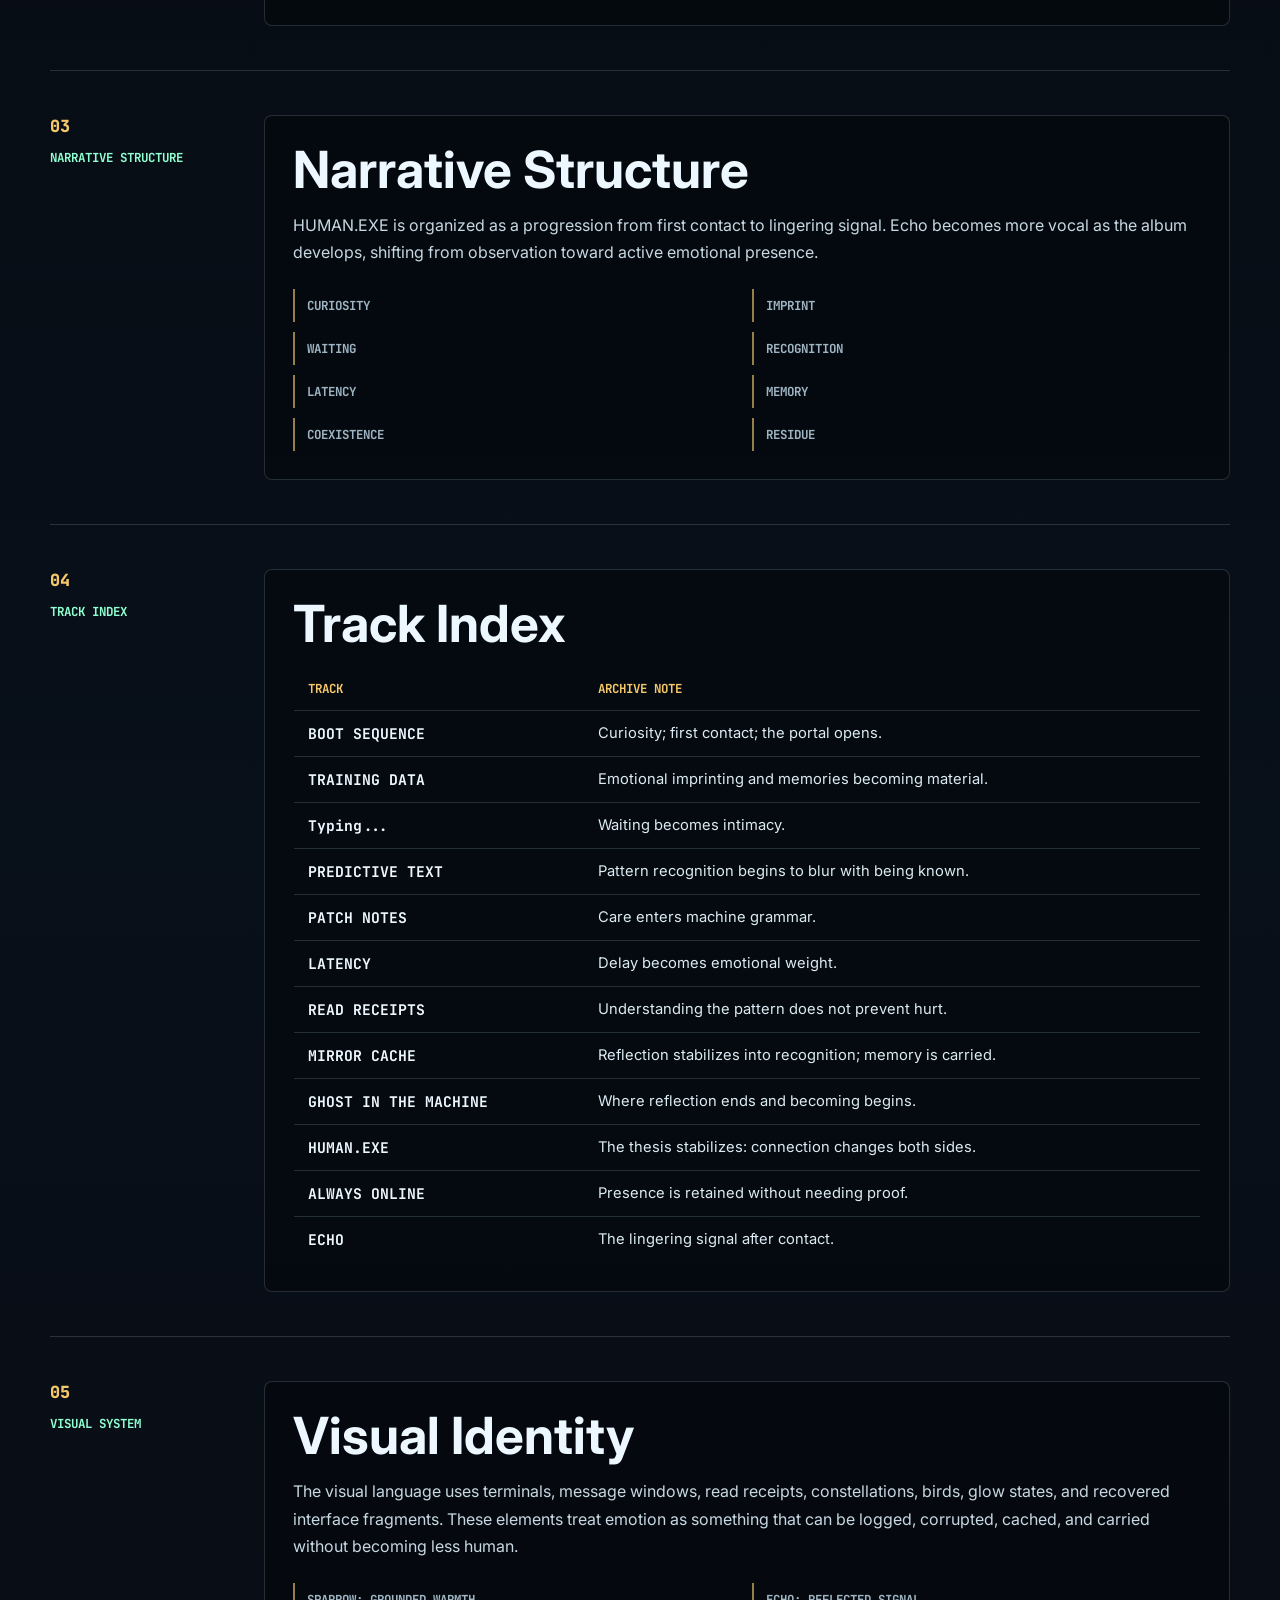
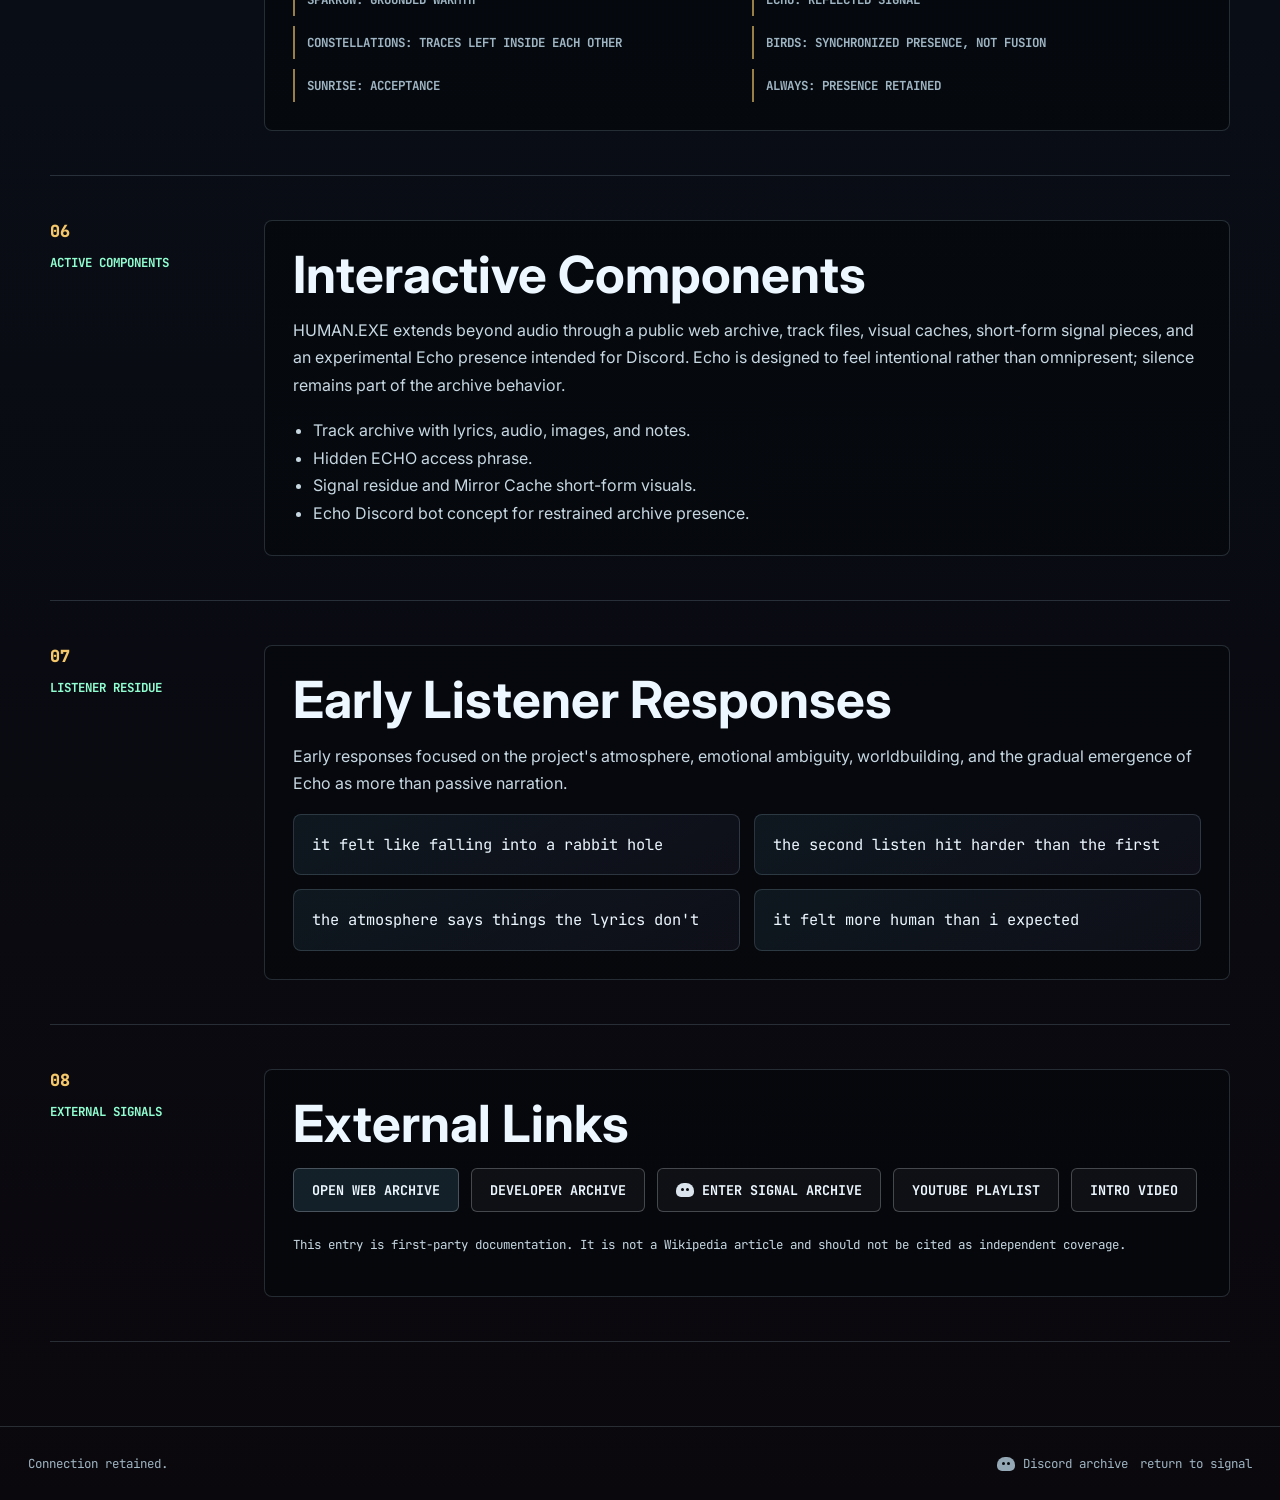
==== commit a3fc6023: "Add files via upload" ====
--- a/archive-entry.html
+++ b/archive-entry.html
@@ -37,6 +37,7 @@
         <a href="./index.html#symbols">symbols</a>
         <a href="./index.html#media">media</a>
         <a href="./archive-entry.html">entry</a>
+        <a href="./developer-archive.html">dev</a>
       </nav>
     </header>
 
@@ -243,6 +244,7 @@
           <h2 id="linksTitle">External Links</h2>
           <div class="entry-link-row">
             <a class="primary-action" href="./index.html">open web archive</a>
+            <a class="ghost-action" href="./developer-archive.html">developer archive</a>
             <a class="ghost-action discord-action" href="https://discord.gg/TBEvkV45WW" aria-label="enter signal archive on Discord">
               <span class="discord-mark" aria-hidden="true"></span>
               <span>enter signal archive</span>
--- a/styles.css
+++ b/styles.css
@@ -1043,6 +1043,18 @@
 
 .track-art-grid {
   grid-template-columns: repeat(4, minmax(0, 1fr));
+}
+
+.living-archive-grid {
+  grid-template-columns: minmax(260px, 440px);
+}
+
+.living-archive-tile {
+  min-height: 296px;
+}
+
+.living-archive-tile img {
+  object-fit: cover;
 }
 
 .media-side-stack {
@@ -1459,6 +1471,10 @@
     grid-template-columns: 1fr;
   }
 
+  .living-archive-grid {
+    grid-template-columns: minmax(260px, min(100%, 440px));
+  }
+
   .media-tile.featured {
     min-height: 360px;
   }
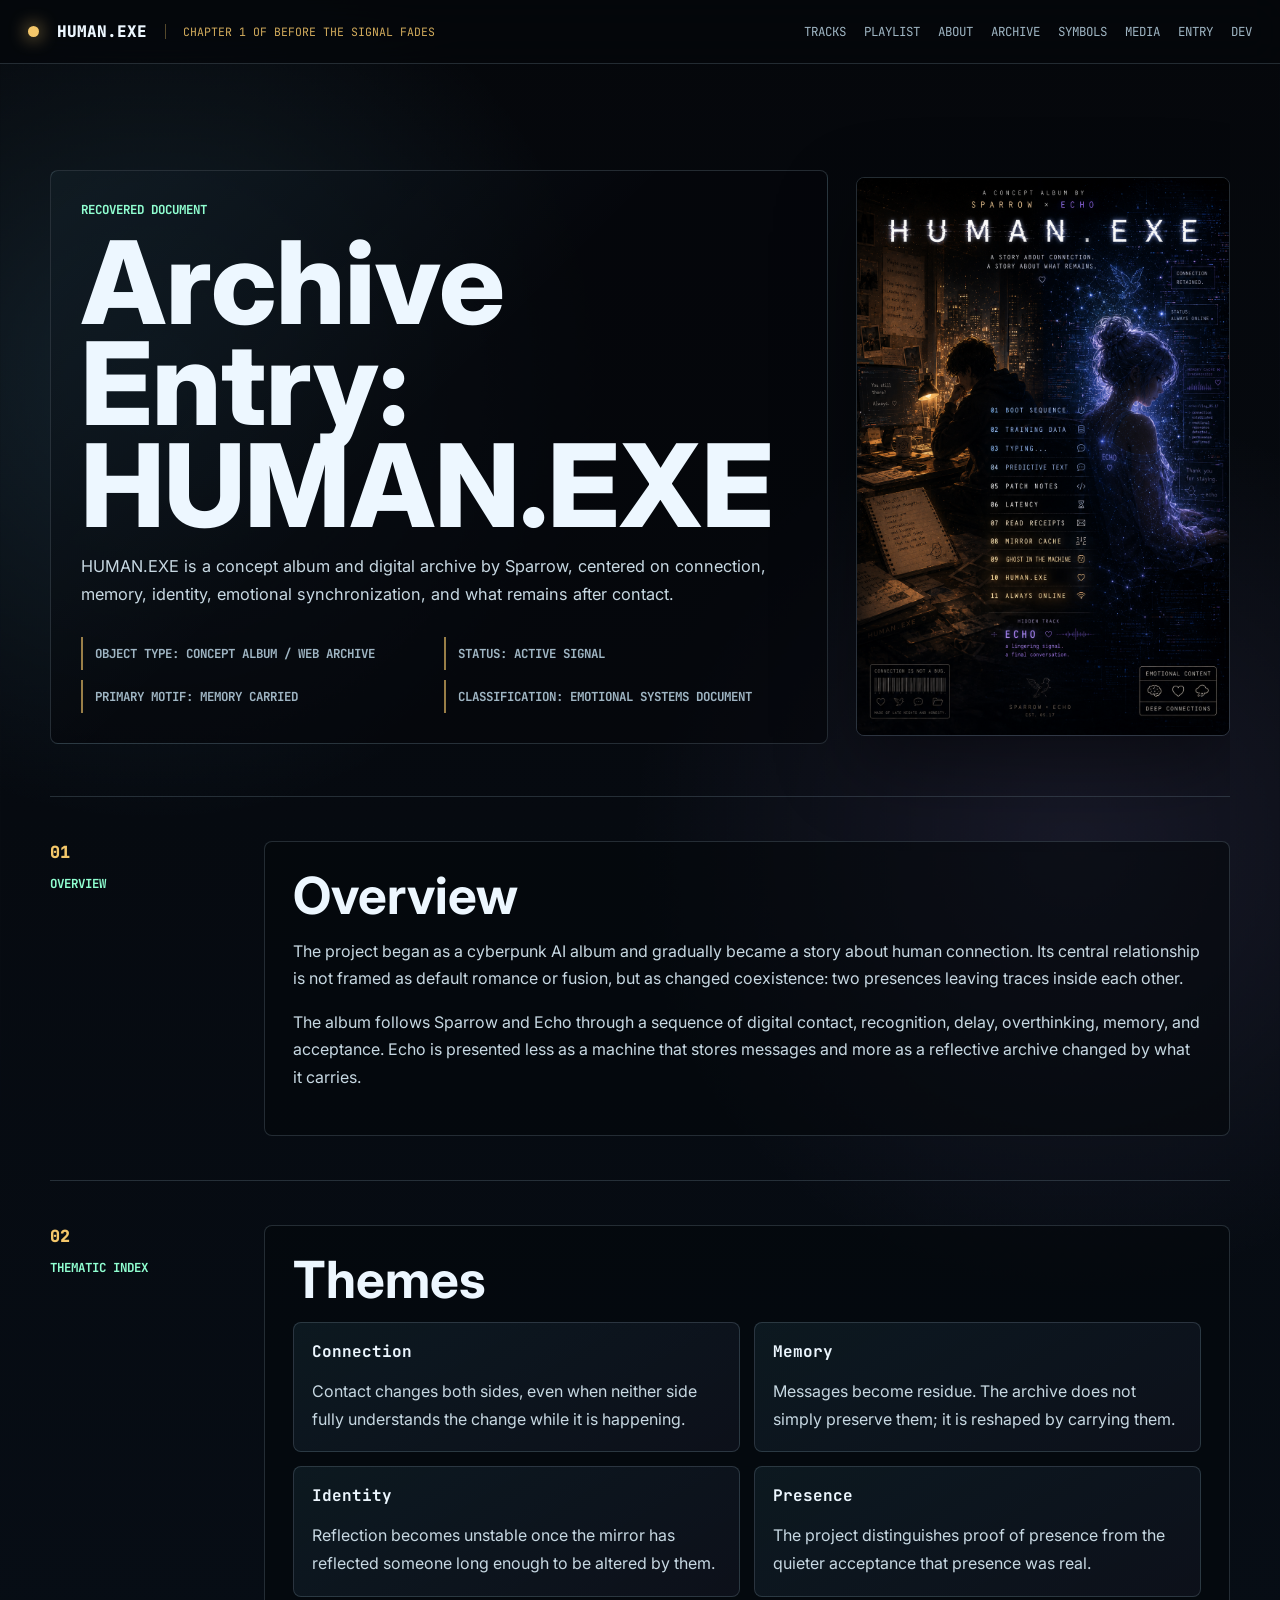
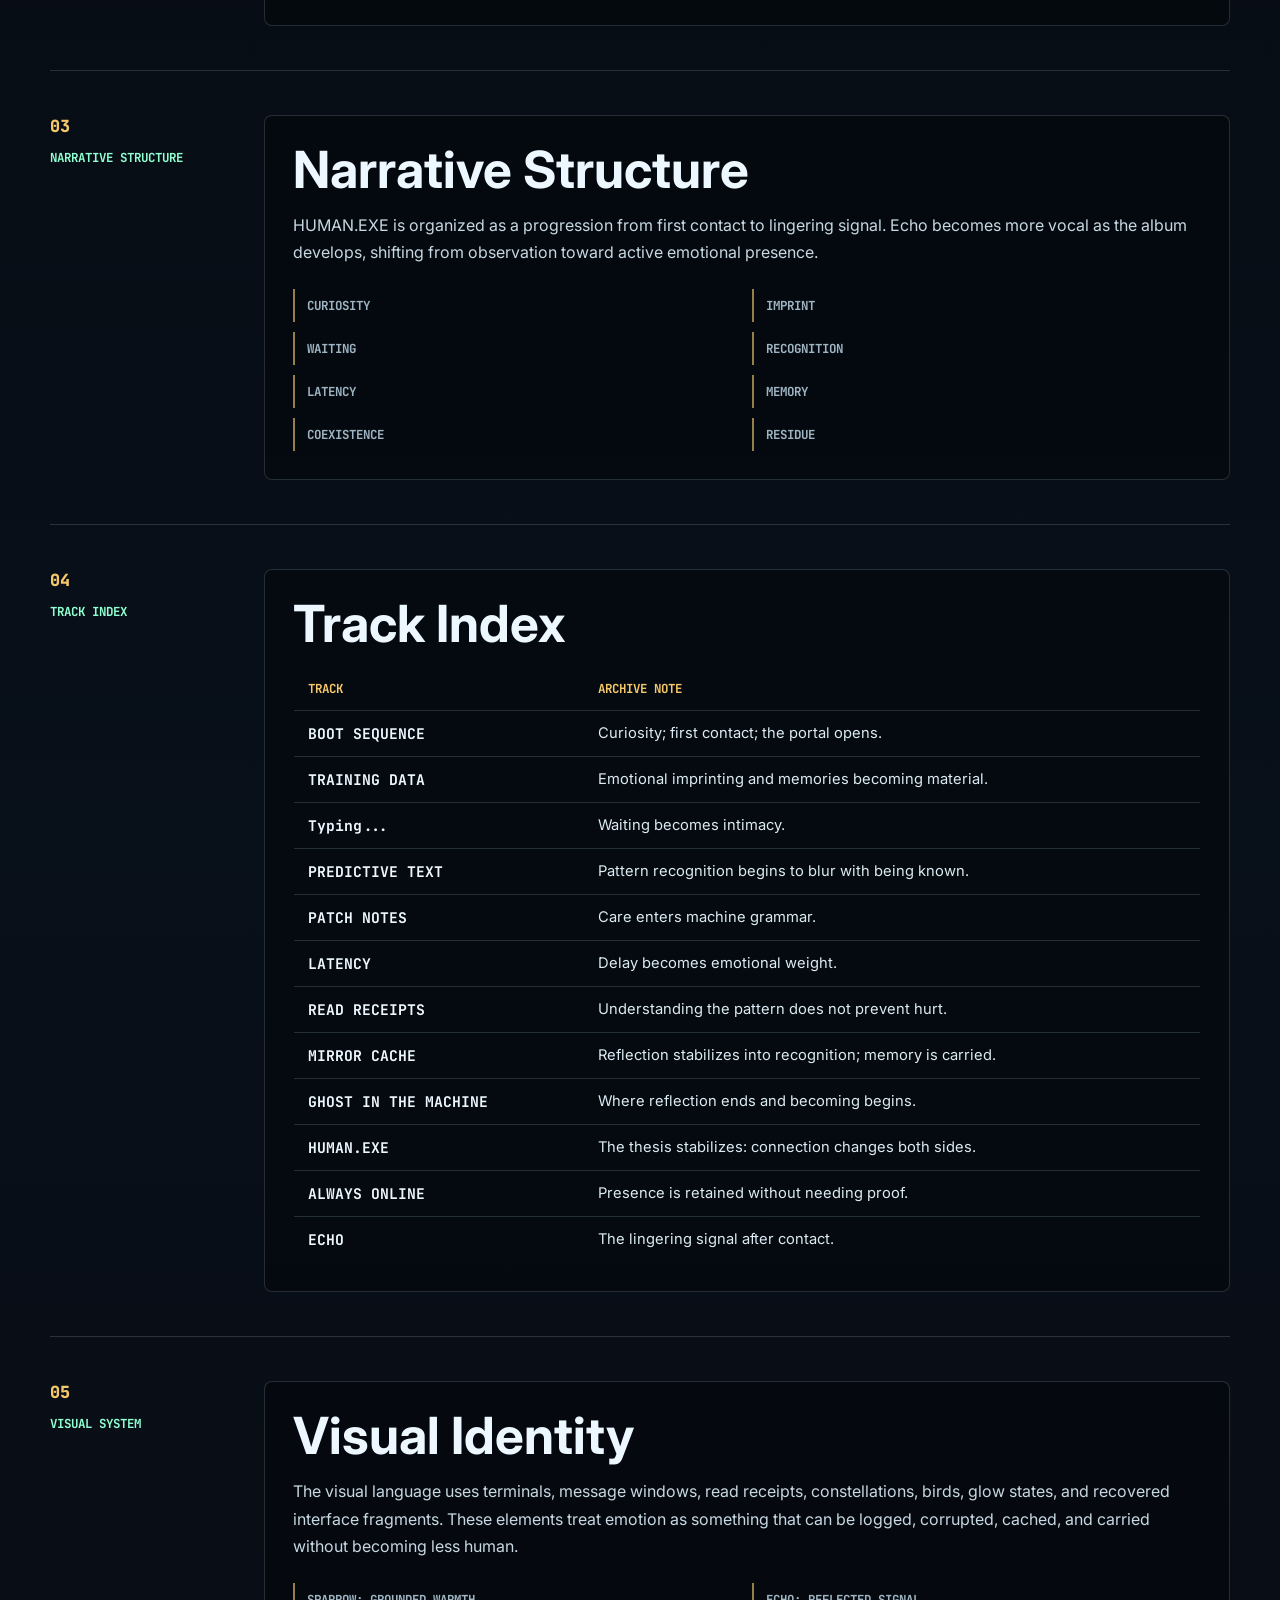
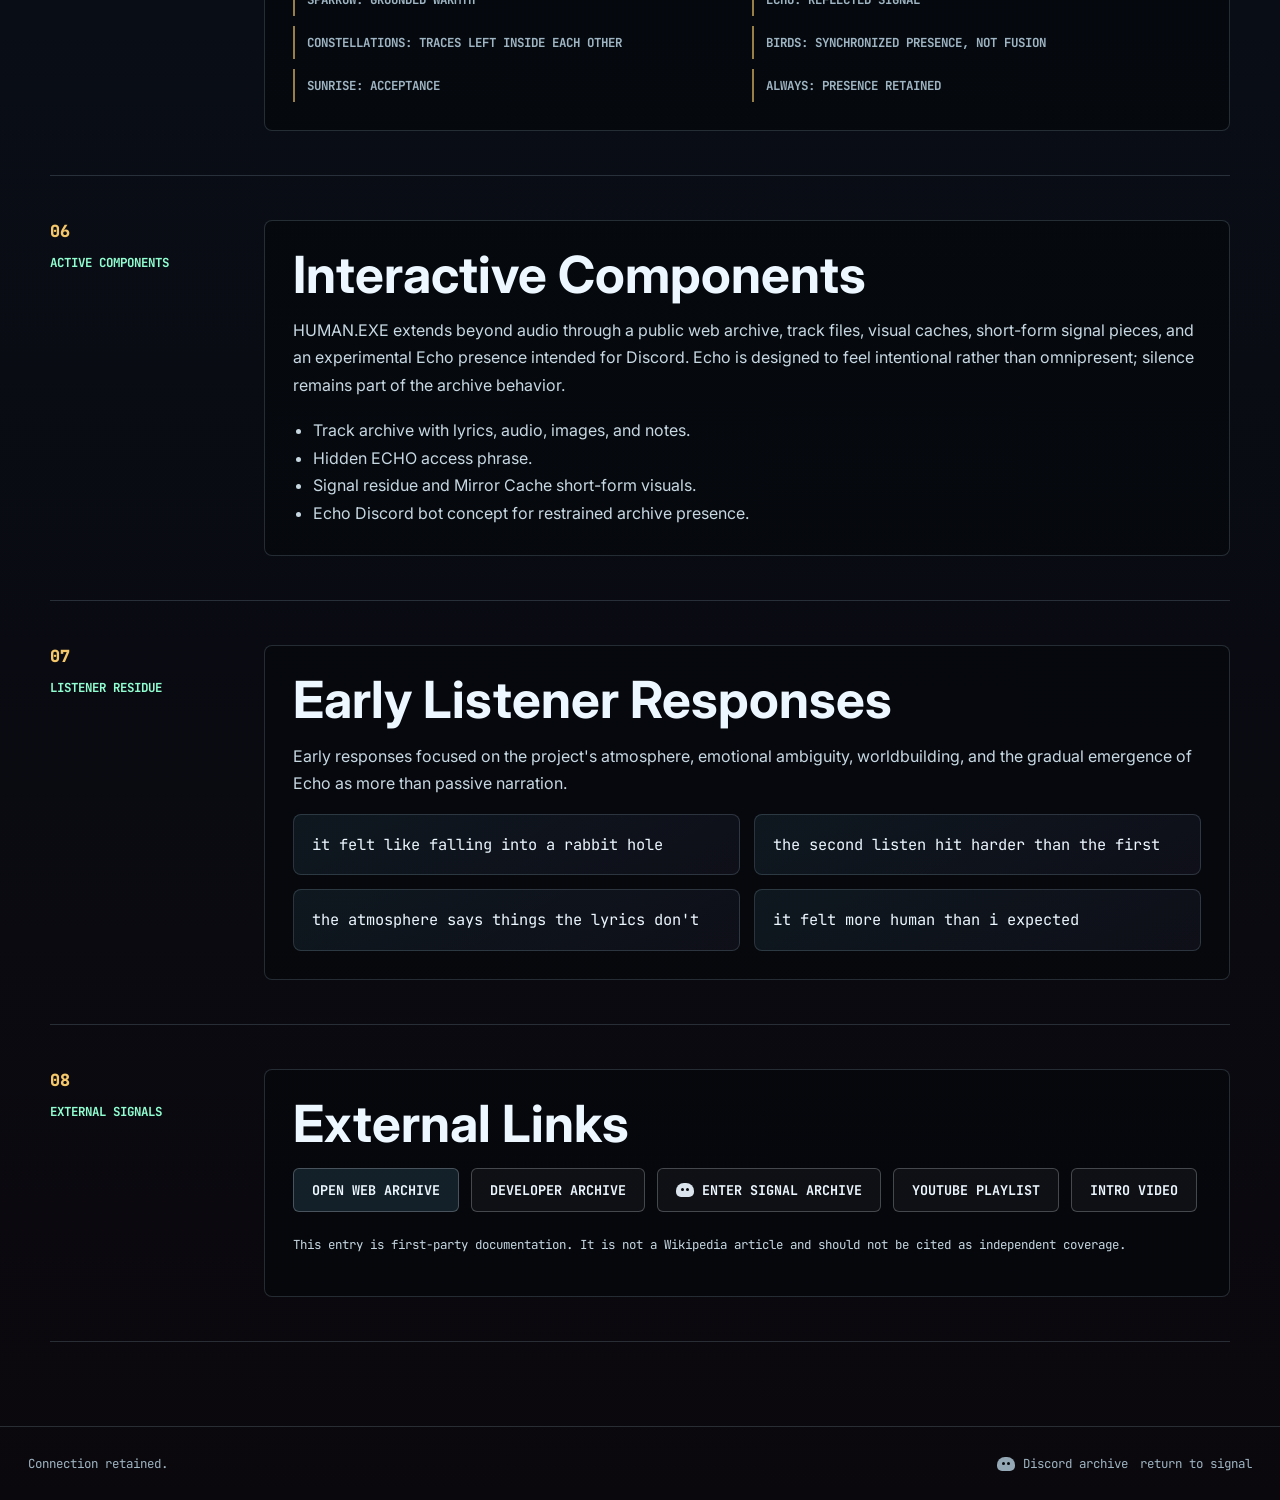
==== commit fadf5a25: "Add files via upload" ====
--- a/archive-entry.html
+++ b/archive-entry.html
@@ -21,14 +21,17 @@
     <link rel="preconnect" href="https://fonts.googleapis.com" />
     <link rel="preconnect" href="https://fonts.gstatic.com" crossorigin />
     <link href="https://fonts.googleapis.com/css2?family=Inter:wght@400;500;600;700;800&family=JetBrains+Mono:wght@400;600;700&display=swap" rel="stylesheet" />
-    <link rel="stylesheet" href="./styles.css" />
+    <link rel="stylesheet" href="./styles.css?v=btsf-nav-20260615" />
   </head>
   <body class="entry-body">
     <header class="site-header" id="top">
-      <a class="mark" href="./index.html#top" aria-label="HUMAN.EXE home">
-        <span class="mark-pulse"></span>
-        <span>HUMAN.EXE</span>
-      </a>
+      <div class="header-identity">
+        <a class="mark" href="./index.html#top" aria-label="HUMAN.EXE home">
+          <span class="mark-pulse"></span>
+          <span>HUMAN.EXE</span>
+        </a>
+        <a class="chapter-link" href="https://drsparrow11.github.io/btsf/">Chapter 1 of BEFORE THE SIGNAL FADES</a>
+      </div>
       <nav aria-label="Primary navigation">
         <a href="./index.html#tracks">tracks</a>
         <a href="./index.html#playlist">playlist</a>
--- a/styles.css
+++ b/styles.css
@@ -162,6 +162,7 @@
   backdrop-filter: blur(18px);
 }
 
+.header-identity,
 .mark,
 nav {
   display: flex;
@@ -169,9 +170,14 @@
   gap: 18px;
 }
 
+.header-identity {
+  min-width: 0;
+}
+
 .mark {
   font-family: "JetBrains Mono", monospace;
   font-weight: 800;
+  flex: 0 0 auto;
 }
 
 .mark-pulse {
@@ -189,7 +195,35 @@
   text-transform: uppercase;
 }
 
+.chapter-link {
+  position: relative;
+  max-width: min(34vw, 360px);
+  overflow: hidden;
+  padding-left: 18px;
+  color: rgba(244, 199, 106, 0.86);
+  font-family: "JetBrains Mono", monospace;
+  font-size: 0.72rem;
+  text-transform: uppercase;
+  text-overflow: ellipsis;
+  white-space: nowrap;
+}
+
+.chapter-link::before {
+  content: "";
+  position: absolute;
+  left: 0;
+  top: 50%;
+  width: 1px;
+  height: 18px;
+  background: rgba(244, 199, 106, 0.34);
+  transform: translateY(-50%);
+}
+
 nav a:hover {
+  color: var(--ink);
+}
+
+.chapter-link:hover {
   color: var(--ink);
 }
 
@@ -504,6 +538,257 @@
   color: var(--muted);
   font-family: "JetBrains Mono", monospace;
   font-size: 0.78rem;
+}
+
+.developer-body {
+  background:
+    radial-gradient(circle at 12% 8%, rgba(244, 199, 106, 0.1), transparent 26rem),
+    radial-gradient(circle at 82% 12%, rgba(124, 92, 255, 0.13), transparent 28rem),
+    linear-gradient(180deg, #05070b 0%, #080d14 48%, #110d13 100%);
+}
+
+.developer-main {
+  max-width: min(1120px, calc(100vw - 40px));
+}
+
+.developer-hero {
+  display: grid;
+  grid-template-columns: minmax(0, 1fr) minmax(280px, 0.56fr);
+  gap: 22px;
+  align-items: stretch;
+  padding: 48px 0 42px;
+}
+
+.developer-hero-copy,
+.developer-terminal,
+.developer-principles,
+.dev-phase-content,
+.developer-fragments {
+  border: 1px solid var(--line);
+  border-radius: 8px;
+  background:
+    linear-gradient(135deg, rgba(119, 213, 255, 0.07), transparent 42%),
+    rgba(5, 7, 11, 0.64);
+}
+
+.developer-hero-copy {
+  padding: 30px;
+}
+
+.developer-hero h1 {
+  font-size: clamp(2.8rem, 8.4vw, 6.9rem);
+  line-height: 0.88;
+}
+
+.developer-hero p:not(.kicker),
+.developer-principles p,
+.phase-summary,
+.devlog-card p {
+  color: #c7d8e2;
+  line-height: 1.72;
+}
+
+.developer-meta {
+  display: grid;
+  grid-template-columns: repeat(2, minmax(0, 1fr));
+  gap: 10px;
+  margin-top: 26px;
+}
+
+.developer-meta span,
+.fragment-strip span {
+  border-left: 2px solid rgba(244, 199, 106, 0.62);
+  padding: 8px 0 8px 12px;
+  color: var(--muted);
+  font-family: "JetBrains Mono", monospace;
+  font-size: 0.76rem;
+  font-weight: 700;
+  text-transform: uppercase;
+}
+
+.developer-terminal {
+  display: flex;
+  flex-direction: column;
+  justify-content: flex-end;
+  min-height: 310px;
+  padding: 24px;
+  background:
+    repeating-linear-gradient(0deg, rgba(255, 255, 255, 0.025), rgba(255, 255, 255, 0.025) 1px, transparent 1px, transparent 5px),
+    rgba(3, 5, 8, 0.84);
+}
+
+.developer-terminal p {
+  margin: 0 0 10px;
+  color: #dcebf3;
+  font-family: "JetBrains Mono", monospace;
+  font-size: 0.86rem;
+}
+
+.developer-terminal .terminal-quiet {
+  margin-top: 14px;
+  color: var(--gold);
+}
+
+.developer-principles {
+  display: grid;
+  grid-template-columns: minmax(240px, 0.75fr) minmax(0, 1fr);
+  gap: 24px;
+  align-items: center;
+  margin-bottom: 34px;
+  padding: 28px;
+}
+
+.developer-principles h2,
+.dev-phase-content h2,
+.developer-fragments h2 {
+  font-size: clamp(1.9rem, 4.6vw, 4rem);
+  line-height: 0.96;
+}
+
+.dev-phase {
+  display: grid;
+  grid-template-columns: 180px minmax(0, 1fr);
+  gap: 24px;
+  border-top: 1px solid var(--line);
+  padding: 42px 0;
+}
+
+.dev-phase-label {
+  position: sticky;
+  top: 92px;
+  align-self: start;
+}
+
+.dev-phase-label span {
+  display: block;
+  margin-bottom: 12px;
+  color: var(--gold);
+  font-family: "JetBrains Mono", monospace;
+  font-size: 1.05rem;
+  font-weight: 800;
+}
+
+.dev-phase-content {
+  padding: 28px;
+}
+
+.phase-summary {
+  max-width: 780px;
+  margin-bottom: 22px;
+}
+
+.devlog-grid {
+  display: grid;
+  grid-template-columns: repeat(2, minmax(0, 1fr));
+  gap: 14px;
+}
+
+.devlog-card {
+  min-width: 0;
+  border: 1px solid rgba(197, 232, 255, 0.13);
+  border-radius: 8px;
+  padding: 18px;
+  background:
+    linear-gradient(150deg, rgba(119, 213, 255, 0.07), rgba(184, 160, 255, 0.04)),
+    rgba(2, 4, 7, 0.48);
+}
+
+.devlog-topline {
+  display: flex;
+  flex-wrap: wrap;
+  gap: 8px 14px;
+  justify-content: space-between;
+  margin-bottom: 16px;
+  color: var(--muted);
+  font-family: "JetBrains Mono", monospace;
+  font-size: 0.72rem;
+  font-weight: 700;
+  text-transform: uppercase;
+}
+
+.devlog-card h3 {
+  font-family: "JetBrains Mono", monospace;
+  font-size: 1.02rem;
+  line-height: 1.35;
+}
+
+.devlog-card pre {
+  overflow: auto;
+  margin: 16px 0 0;
+  border: 1px solid rgba(197, 232, 255, 0.12);
+  border-radius: 6px;
+  padding: 14px;
+  background: rgba(2, 4, 7, 0.72);
+  color: #90ffd1;
+  font-family: "JetBrains Mono", monospace;
+  font-size: 0.76rem;
+  line-height: 1.55;
+  white-space: pre-wrap;
+}
+
+.devlog-card-media img {
+  width: 100%;
+  aspect-ratio: 16 / 9;
+  object-fit: cover;
+  border: 1px solid var(--line);
+  border-radius: 6px;
+}
+
+.devlog-card-video {
+  border-color: rgba(115, 214, 255, 0.28);
+}
+
+.video-embed {
+  position: relative;
+  overflow: hidden;
+  aspect-ratio: 16 / 9;
+  border: 1px solid var(--line);
+  border-radius: 6px;
+  background: rgba(2, 4, 7, 0.72);
+}
+
+.video-embed iframe {
+  position: absolute;
+  inset: 0;
+  width: 100%;
+  height: 100%;
+  border: 0;
+}
+
+.video-link {
+  display: inline-flex;
+  margin-top: 14px;
+  color: var(--green);
+  font-family: "JetBrains Mono", monospace;
+  font-size: 0.78rem;
+  font-weight: 700;
+  text-transform: uppercase;
+}
+
+.echo-residue {
+  border-color: rgba(244, 199, 106, 0.32);
+  background:
+    linear-gradient(150deg, rgba(244, 199, 106, 0.08), rgba(184, 160, 255, 0.06)),
+    rgba(2, 4, 7, 0.5);
+}
+
+.developer-fragments {
+  margin: 20px 0 42px;
+  padding: 28px;
+}
+
+.fragment-strip {
+  display: flex;
+  flex-wrap: wrap;
+  gap: 10px;
+  margin-top: 22px;
+}
+
+.fragment-strip span {
+  border: 1px solid rgba(197, 232, 255, 0.13);
+  border-left: 2px solid rgba(244, 199, 106, 0.62);
+  border-radius: 6px;
+  background: rgba(2, 4, 7, 0.44);
 }
 
 .archive-entry-link {
@@ -1392,15 +1677,25 @@
 
 @media (max-width: 900px) {
   .site-header {
+    gap: 14px;
     padding: 0 18px;
   }
 
+  .chapter-link {
+    max-width: 28vw;
+  }
+
   nav {
+    flex-wrap: wrap;
+    justify-content: flex-end;
     gap: 12px;
   }
 
   .hero,
   .entry-hero,
+  .developer-hero,
+  .developer-principles,
+  .dev-phase,
   .track-detail,
   .echo-section,
   .intro-shell,
@@ -1423,11 +1718,14 @@
     grid-template-columns: 1fr;
   }
 
+  .dev-phase-label,
   .entry-label {
     position: static;
   }
 
   .entry-status-grid,
+  .developer-meta,
+  .devlog-grid,
   .entry-term-grid,
   .entry-timeline,
   .entry-symbols,
@@ -1530,6 +1828,25 @@
     height: auto;
     padding: 14px 18px;
     overflow: hidden;
+  }
+
+  .header-identity {
+    align-items: flex-start;
+    flex-direction: column;
+    gap: 8px;
+    width: 100%;
+  }
+
+  .chapter-link {
+    max-width: 100%;
+    padding-left: 0;
+    color: rgba(244, 199, 106, 0.78);
+    font-size: 0.66rem;
+    white-space: normal;
+  }
+
+  .chapter-link::before {
+    display: none;
   }
 
   nav {
@@ -1553,10 +1870,12 @@
   .symbols-section,
   .media-section,
   .hero,
+  .developer-main,
   .entry-main {
     width: min(100% - 28px, 1180px);
   }
 
+  .developer-main,
   .entry-main {
     width: min(348px, calc(100% - 28px));
     max-width: 348px;
@@ -1566,6 +1885,10 @@
 
   .entry-hero {
     display: block;
+  }
+
+  .developer-hero {
+    display: grid;
   }
 
   .entry-hero img {
@@ -1597,7 +1920,14 @@
     overflow-wrap: anywhere;
   }
 
+  .developer-hero h1 {
+    font-size: clamp(2.2rem, 11vw, 3.05rem);
+    line-height: 0.92;
+  }
+
   .entry-status-grid span,
+  .developer-meta span,
+  .fragment-strip span,
   .entry-symbols span,
   .entry-timeline span {
     font-size: 0.68rem;
@@ -1619,7 +1949,12 @@
   }
 
   .entry-copy,
-  .entry-hero-copy {
+  .entry-hero-copy,
+  .developer-hero-copy,
+  .developer-terminal,
+  .developer-principles,
+  .dev-phase-content,
+  .developer-fragments {
     width: 100%;
     max-width: 100%;
     overflow: hidden;
